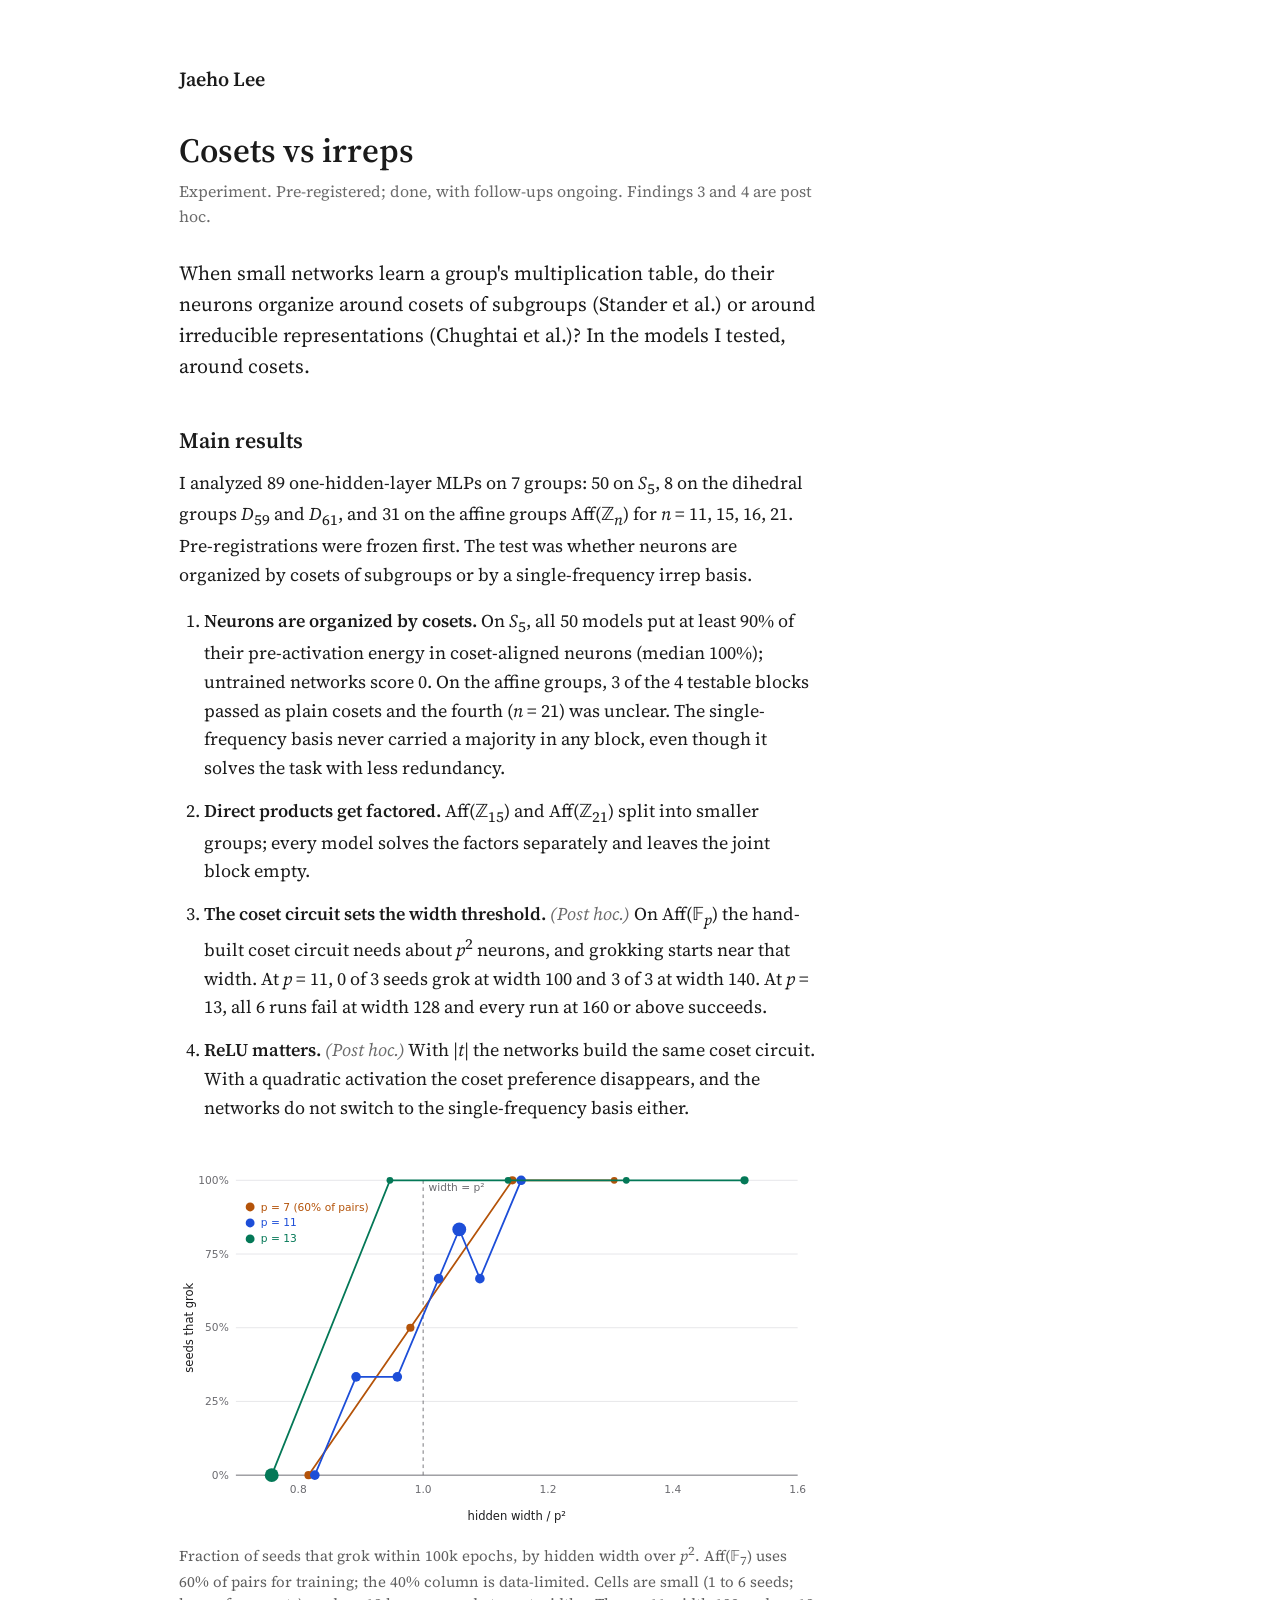
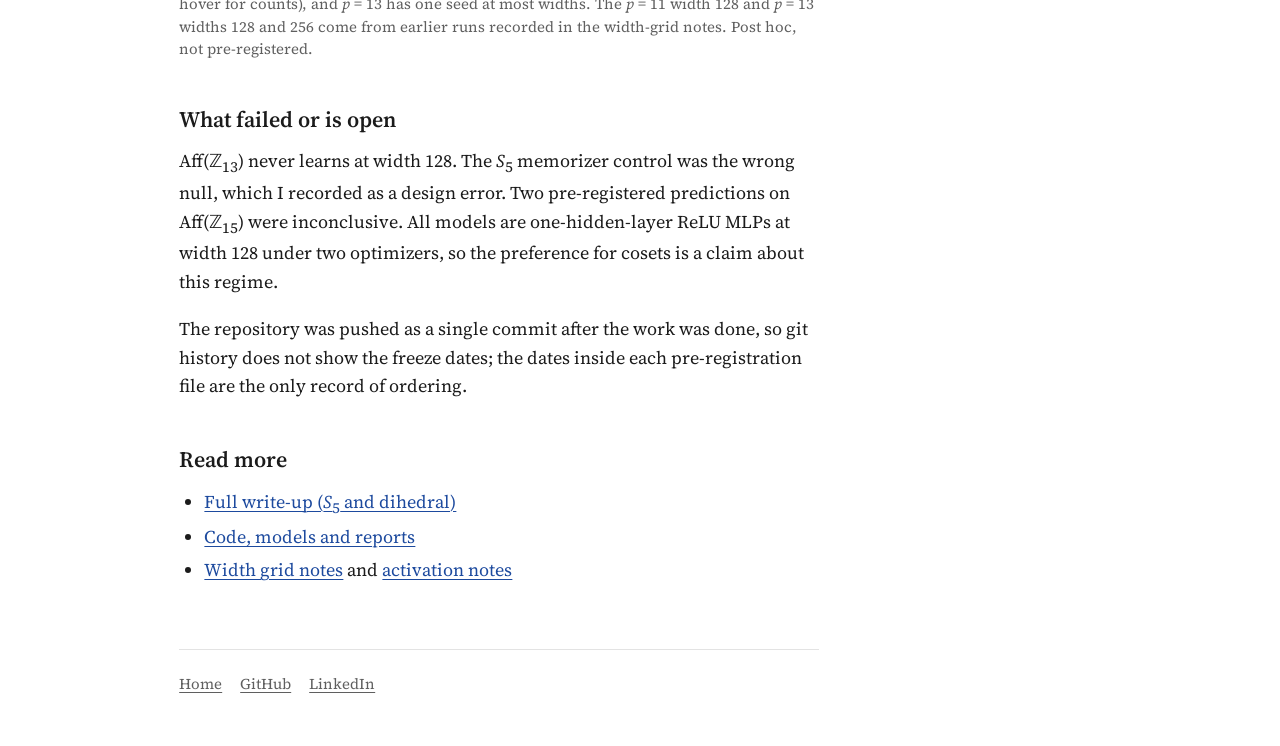
==== cosets-vs-irreps/index.html @ 1199f8b4 "Cut the site to one page; writing will live off-site - Home is the whole site: two-line bio, Papers," ====
<!doctype html>
<html lang="en">
<head>
<meta charset="utf-8">
<meta name="viewport" content="width=device-width,initial-scale=1">
<title>Cosets vs irreps · Jaeho Lee</title>
<meta name="description" content="Pre-registered test of whether MLPs trained on group multiplication organize neurons by cosets or irreps.">
<link rel="preconnect" href="https://fonts.googleapis.com">
<link rel="preconnect" href="https://fonts.gstatic.com" crossorigin>
<link rel="stylesheet" href="https://fonts.googleapis.com/css2?family=Source+Serif+4:ital,opsz,wght@0,8..60,400;0,8..60,600;1,8..60,400&display=swap">
<link rel="stylesheet" href="../style.css">
</head>
<body>
<div class="page">

<header class="site-header">
<a class="site-name" href="../">Jaeho Lee</a>
</header>

<main>
<article class="post">
<h1>Cosets vs irreps</h1>
<p class="byline">Experiment. Pre-registered; done, with follow-ups ongoing. Findings 3 and 4 are post hoc.</p>

<p class="lede">When small networks learn a group's multiplication table, do their neurons organize around cosets of subgroups (Stander et al.) or around irreducible representations (Chughtai et al.)? In the models I tested, around cosets.</p>

<h2>Main results</h2>
<p>I analyzed 89 one-hidden-layer MLPs on 7 groups: 50 on <i>S</i><sub>5</sub>, 8 on the dihedral groups <i>D</i><sub>59</sub> and <i>D</i><sub>61</sub>, and 31 on the affine groups Aff(ℤ<sub><i>n</i></sub>) for <i>n</i> = 11, 15, 16, 21. Pre-registrations were frozen first. The test was whether neurons are organized by cosets of subgroups or by a single-frequency irrep basis.</p>
<ol>
<li><b>Neurons are organized by cosets.</b> On <i>S</i><sub>5</sub>, all 50 models put at least 90% of their pre-activation energy in coset-aligned neurons (median 100%); untrained networks score 0. On the affine groups, 3 of the 4 testable blocks passed as plain cosets and the fourth (<i>n</i> = 21) was unclear. The single-frequency basis never carried a majority in any block, even though it solves the task with less redundancy.</li>
<li><b>Direct products get factored.</b> Aff(ℤ<sub>15</sub>) and Aff(ℤ<sub>21</sub>) split into smaller groups; every model solves the factors separately and leaves the joint block empty.</li>
<li><b>The coset circuit sets the width threshold.</b> <span class="posthoc">(Post hoc.)</span> On Aff(𝔽<sub><i>p</i></sub>) the hand-built coset circuit needs about <i>p</i><sup>2</sup> neurons, and grokking starts near that width. At <i>p</i> = 11, 0 of 3 seeds grok at width 100 and 3 of 3 at width 140. At <i>p</i> = 13, all 6 runs fail at width 128 and every run at 160 or above succeeds.</li>
<li><b>ReLU matters.</b> <span class="posthoc">(Post hoc.)</span> With |<i>t</i>| the networks build the same coset circuit. With a quadratic activation the coset preference disappears, and the networks do not switch to the single-frequency basis either.</li>
</ol>

<figure>
<img src="../figures/width_threshold.svg" alt="Fraction of seeds that grok versus hidden width over p squared, for p = 7, 11 and 13">
<figcaption>Fraction of seeds that grok within 100k epochs, by hidden width over <i>p</i><sup>2</sup>. Aff(𝔽<sub>7</sub>) uses 60% of pairs for training; the 40% column is data-limited. Cells are small (1 to 6 seeds; hover for counts), and <i>p</i> = 13 has one seed at most widths. The <i>p</i> = 11 width 128 and <i>p</i> = 13 widths 128 and 256 come from earlier runs recorded in the width-grid notes. Post hoc, not pre-registered.</figcaption>
</figure>

<h2>What failed or is open</h2>
<p>Aff(ℤ<sub>13</sub>) never learns at width 128. The <i>S</i><sub>5</sub> memorizer control was the wrong null, which I recorded as a design error. Two pre-registered predictions on Aff(ℤ<sub>15</sub>) were inconclusive. All models are one-hidden-layer ReLU MLPs at width 128 under two optimizers, so the preference for cosets is a claim about this regime.</p>
<p>The repository was pushed as a single commit after the work was done, so git history does not show the freeze dates; the dates inside each pre-registration file are the only record of ordering.</p>

<h2>Read more</h2>
<ul>
<li><a href="writeup.html">Full write-up (<i>S</i><sub>5</sub> and dihedral)</a></li>
<li><a href="https://github.com/jlee0229/cosets-vs-irreps">Code, models and reports</a></li>
<li><a href="https://github.com/jlee0229/cosets-vs-irreps/blob/main/results/affine/width_grid.md">Width grid notes</a> and <a href="https://github.com/jlee0229/cosets-vs-irreps/blob/main/results/affine/activation.md">activation notes</a></li>
</ul>
</article>
</main>

<footer class="site-footer">
<nav aria-label="Elsewhere"><a href="../">Home</a><a href="https://github.com/jlee0229">GitHub</a><a href="https://www.linkedin.com/in/jaeho-lee-5446b23a4">LinkedIn</a></nav>
</footer>

</div>
</body>
</html>
---- style.css ----
/* One stylesheet for the whole site. Keep it plain: no cards, pills, shadows or gradients. */
:root{
  --bg:#ffffff; --fg:#1b1b1b; --fg2:#4a4a4a; --mut:#6b6b6b; --quiet:#5f5f5f;
  --line:#e3e3e3; --code:#f4f4f2; --link:#1d4a9e; --link-hover:#0e2a63;
}
@media (prefers-color-scheme:dark){
  :root{
    --bg:#131313; --fg:#e8e8e6; --fg2:#c2c2bf; --mut:#9b9b98; --quiet:#a5a5a2;
    --line:#2e2e2e; --code:#1d1d1d; --link:#93b2ec; --link-hover:#c4d5f6;
  }
}
*{box-sizing:border-box}
html{-webkit-text-size-adjust:100%}
body{margin:0;background:var(--bg);color:var(--fg);font-family:"Source Serif 4",Georgia,serif;font-size:18px;line-height:1.6;font-optical-sizing:auto}

.page{max-width:640px;margin-left:clamp(20px,14vw,200px);margin-right:20px;padding-bottom:40px}

a{color:var(--link);text-decoration-thickness:1px;text-underline-offset:3px}
a:hover{color:var(--link-hover)}

.site-header{padding-top:56px;margin-bottom:28px}
.site-name{display:inline-block;margin:0;padding:10px 0;font-size:20px;font-weight:600;line-height:1.3;color:var(--fg);text-decoration:none}
a.site-name:hover{color:var(--fg);text-decoration:underline}

h2{margin:48px 0 16px;font-size:18px;font-weight:600;line-height:1.3}
p{margin:0 0 18px}
b,strong{font-weight:600}
.sub{color:var(--fg2)}

/* dated lists: year on the left, entry on the right */
.list{list-style:none;margin:0;padding:0;display:flex;flex-direction:column;gap:22px}
.row{display:grid;grid-template-columns:4rem minmax(0,1fr);column-gap:16px}
.date{color:var(--mut);font-variant-numeric:tabular-nums}
.links{display:flex;flex-wrap:wrap;column-gap:18px;font-size:16px}
.links a{display:inline-block;padding:6px 0;color:var(--quiet)}
.links a:hover{color:var(--fg)}

.site-footer{margin-top:64px;padding-top:12px;border-top:1px solid var(--line);font-size:15px;color:var(--mut)}
.site-footer nav{display:flex;flex-wrap:wrap;column-gap:18px}
.site-footer a{display:inline-block;padding:10px 0;color:var(--quiet)}
.site-footer a:hover{color:var(--fg)}

/* experiment pages */
.post h1{margin:0 0 8px;font-size:34px;font-weight:600;line-height:1.2}
.post .byline{margin:0 0 28px;color:var(--mut);font-size:16px}
.post .lede{font-size:20px;line-height:1.55}
.post h2{margin:44px 0 14px;font-size:22px}
.post ol,.post ul{margin:0 0 18px;padding-left:1.4em}
.post ol>li+li{margin-top:14px}
.post ul>li+li{margin-top:4px}
.posthoc{color:var(--mut);font-style:italic}
figure{margin:36px 0}
figure img{display:block;width:100%;height:auto}
figcaption{margin-top:10px;font-size:15px;line-height:1.5;color:var(--quiet)}
code,pre{font-family:ui-monospace,SFMono-Regular,Menlo,Consolas,monospace}
code{font-size:.85em;background:var(--code);padding:.1em .3em;border-radius:3px}
pre{margin:0 0 18px;padding:12px 14px;font-size:14px;line-height:1.5;background:var(--code);border-radius:3px;overflow-x:auto}
pre code{font-size:inherit;background:none;padding:0}
.katex-display{overflow-x:auto;overflow-y:hidden;padding:2px 0}

@media (max-width:600px){
  .page{margin-left:20px}
  .row{grid-template-columns:minmax(0,1fr)}
  .post h1{font-size:30px}
}
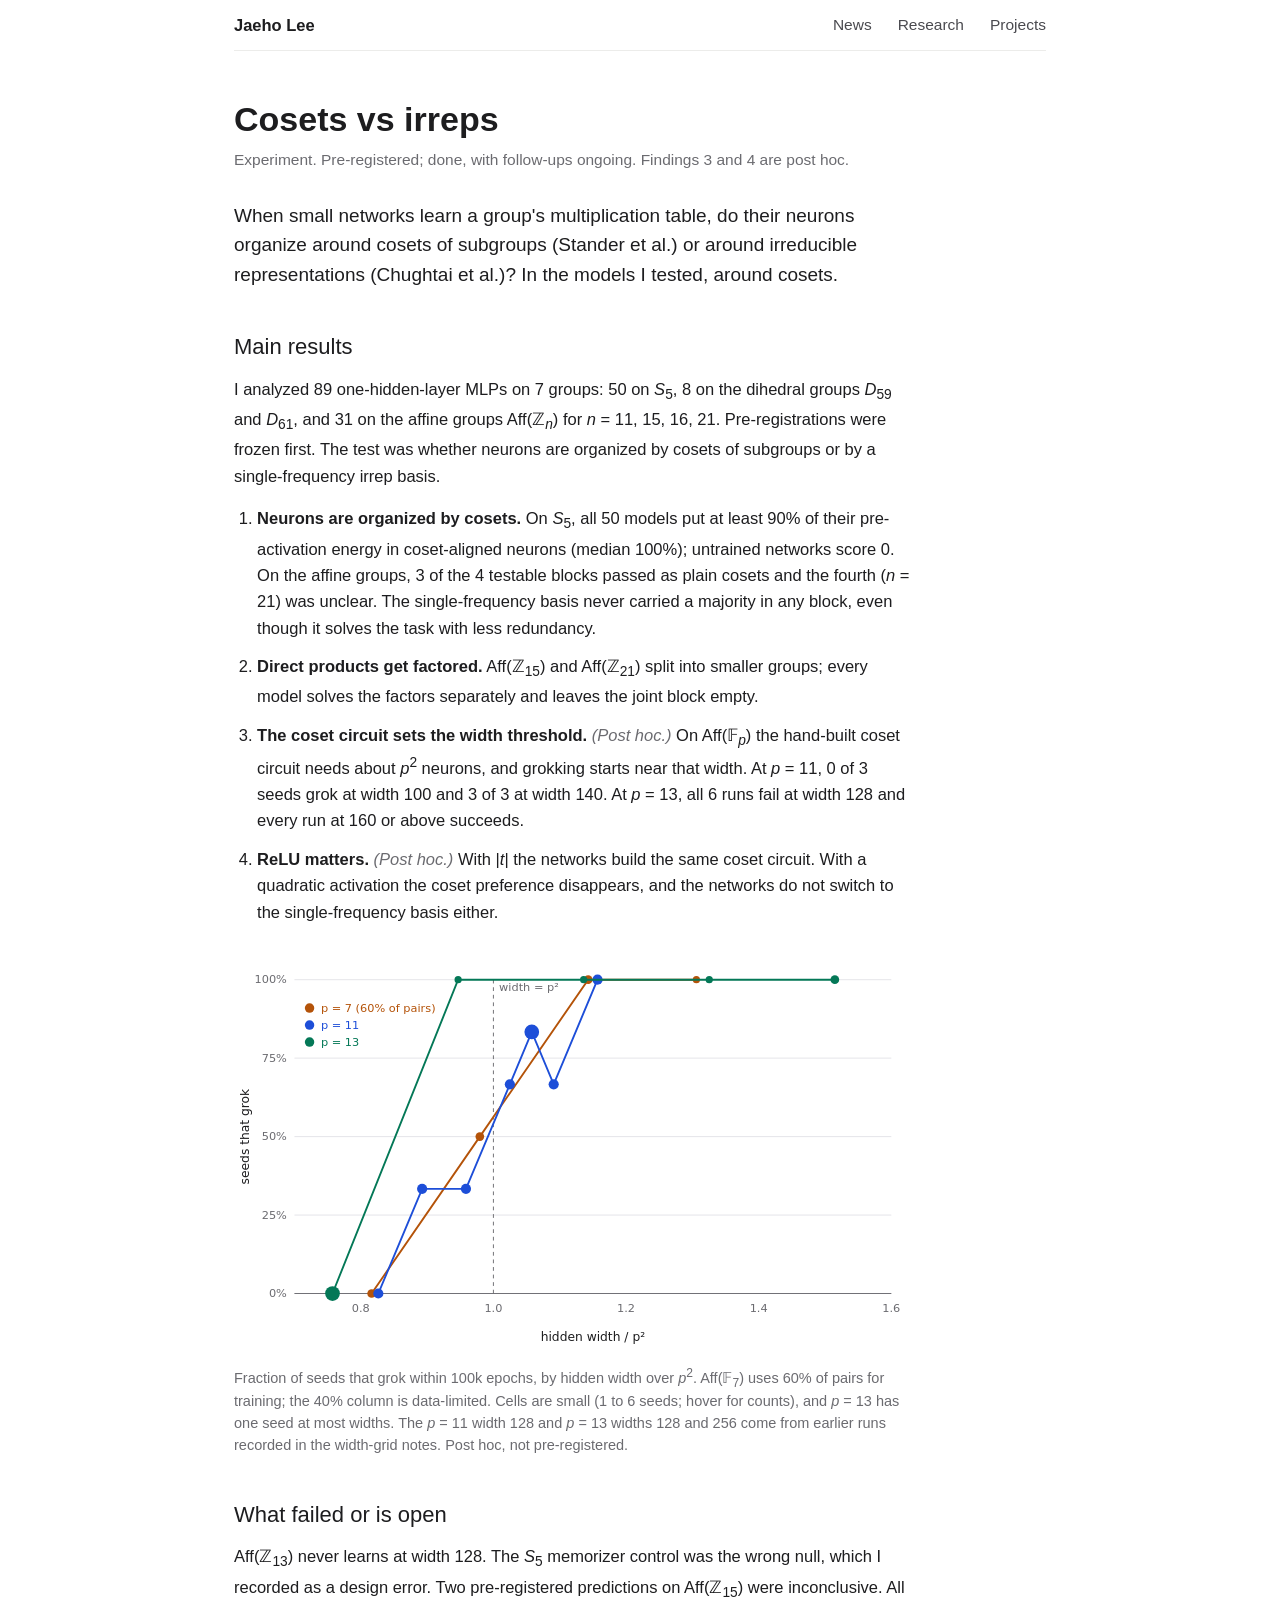
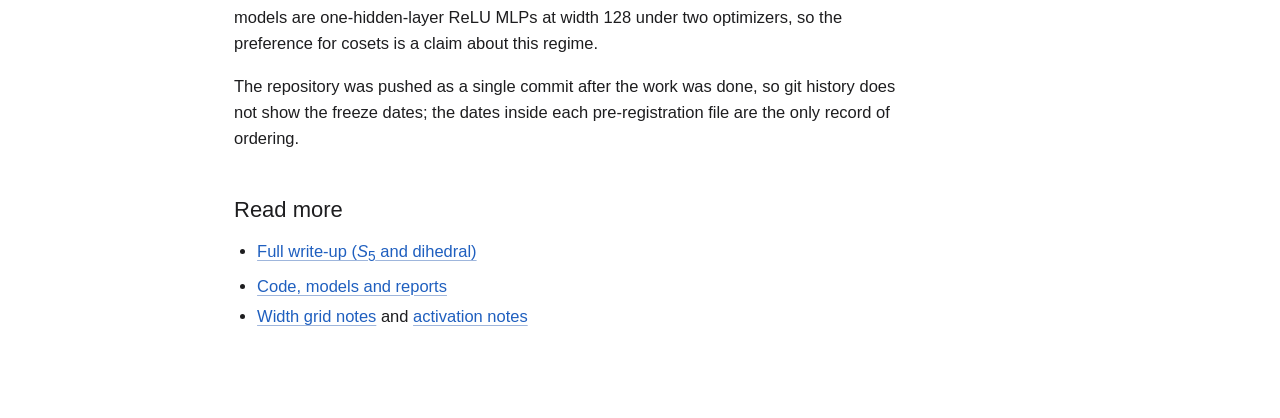
==== commit 5ed69500: "Redesign v2: academic homepage layout with news and figure thumbnails - Home: section links in a top" ====
--- a/cosets-vs-irreps/index.html
+++ b/cosets-vs-irreps/index.html
@@ -5,16 +5,18 @@
 <meta name="viewport" content="width=device-width,initial-scale=1">
 <title>Cosets vs irreps · Jaeho Lee</title>
 <meta name="description" content="Pre-registered test of whether MLPs trained on group multiplication organize neurons by cosets or irreps.">
-<link rel="preconnect" href="https://fonts.googleapis.com">
-<link rel="preconnect" href="https://fonts.gstatic.com" crossorigin>
-<link rel="stylesheet" href="https://fonts.googleapis.com/css2?family=Source+Serif+4:ital,opsz,wght@0,8..60,400;0,8..60,600;1,8..60,400&display=swap">
 <link rel="stylesheet" href="../style.css">
 </head>
 <body>
-<div class="page">
+<div class="wrap">
 
-<header class="site-header">
-<a class="site-name" href="../">Jaeho Lee</a>
+<header class="topbar">
+<a class="home-link" href="../">Jaeho Lee</a>
+<nav aria-label="Sections">
+<a href="../#news">News</a>
+<a href="../#research">Research</a>
+<a href="../#projects">Projects</a>
+</nav>
 </header>
 
 <main>
@@ -51,10 +53,6 @@
 </article>
 </main>
 
-<footer class="site-footer">
-<nav aria-label="Elsewhere"><a href="../">Home</a><a href="https://github.com/jlee0229">GitHub</a><a href="https://www.linkedin.com/in/jaeho-lee-5446b23a4">LinkedIn</a></nav>
-</footer>
-
 </div>
 </body>
 </html>
--- a/style.css
+++ b/style.css
@@ -1,65 +1,92 @@
-/* One stylesheet for the whole site. Keep it plain: no cards, pills, shadows or gradients. */
+/* One stylesheet for the whole site. Plain on purpose: no cards, pills, shadows or gradients. */
 :root{
-  --bg:#ffffff; --fg:#1b1b1b; --fg2:#4a4a4a; --mut:#6b6b6b; --quiet:#5f5f5f;
-  --line:#e3e3e3; --code:#f4f4f2; --link:#1d4a9e; --link-hover:#0e2a63;
+  --bg:#ffffff; --fg:#1d1d1f; --fg2:#4a4a4f; --mut:#6b6b70;
+  --line:#ececea; --thumb-line:#e4e4e1; --code:#f4f4f2;
+  --link:#1f5fbf; --link-hover:#123f85; --link-ul:#9fb6dc;
 }
 @media (prefers-color-scheme:dark){
   :root{
-    --bg:#131313; --fg:#e8e8e6; --fg2:#c2c2bf; --mut:#9b9b98; --quiet:#a5a5a2;
-    --line:#2e2e2e; --code:#1d1d1d; --link:#93b2ec; --link-hover:#c4d5f6;
+    --bg:#141416; --fg:#e9e9ec; --fg2:#c4c4c9; --mut:#9c9ca3;
+    --line:#2a2a2e; --thumb-line:#34343a; --code:#1e1e21;
+    --link:#8db1f0; --link-hover:#bcd2f7; --link-ul:#4b6593;
   }
 }
 *{box-sizing:border-box}
 html{-webkit-text-size-adjust:100%}
-body{margin:0;background:var(--bg);color:var(--fg);font-family:"Source Serif 4",Georgia,serif;font-size:18px;line-height:1.6;font-optical-sizing:auto}
+body{margin:0;background:var(--bg);color:var(--fg);font-family:-apple-system,BlinkMacSystemFont,"Segoe UI",Roboto,"Helvetica Neue",Arial,sans-serif;font-size:16.5px;line-height:1.6}
 
-.page{max-width:640px;margin-left:clamp(20px,14vw,200px);margin-right:20px;padding-bottom:40px}
+.wrap{max-width:860px;margin:0 auto;padding:0 24px 72px}
 
-a{color:var(--link);text-decoration-thickness:1px;text-underline-offset:3px}
-a:hover{color:var(--link-hover)}
+a{color:var(--link);text-decoration:none}
+a:hover{color:var(--link-hover);text-decoration:underline;text-underline-offset:3px}
+.prose a{text-decoration:underline;text-decoration-color:var(--link-ul);text-underline-offset:3px}
+.prose a:hover{text-decoration-color:var(--link-hover)}
 
-.site-header{padding-top:56px;margin-bottom:28px}
-.site-name{display:inline-block;margin:0;padding:10px 0;font-size:20px;font-weight:600;line-height:1.3;color:var(--fg);text-decoration:none}
-a.site-name:hover{color:var(--fg);text-decoration:underline}
+/* top bar */
+.topbar{display:flex;flex-wrap:wrap;justify-content:flex-end;align-items:center;column-gap:26px;border-bottom:1px solid var(--line)}
+.topbar .home-link{margin-right:auto;padding:12px 0;font-weight:600;color:var(--fg)}
+.topbar nav{display:flex;flex-wrap:wrap;column-gap:26px;font-size:15.5px}
+.topbar nav a{display:inline-block;padding:12px 0;color:var(--fg2)}
+.topbar nav a:hover,.topbar .home-link:hover{color:var(--fg)}
 
-h2{margin:48px 0 16px;font-size:18px;font-weight:600;line-height:1.3}
-p{margin:0 0 18px}
-b,strong{font-weight:600}
-.sub{color:var(--fg2)}
+/* intro */
+.intro{display:grid;grid-template-columns:minmax(0,1fr) 200px;column-gap:56px;row-gap:20px;padding-top:56px}
+.intro h1{margin:0 0 20px;font-size:38px;font-weight:600;line-height:1.15}
+.intro p{margin:0 0 16px}
+.intro p:last-child{margin-bottom:0}
+.contact{padding-top:66px;font-size:15px;color:var(--fg2)}
+.contact a{display:inline-block;padding:6px 0;margin-right:16px}
 
-/* dated lists: year on the left, entry on the right */
-.list{list-style:none;margin:0;padding:0;display:flex;flex-direction:column;gap:22px}
-.row{display:grid;grid-template-columns:4rem minmax(0,1fr);column-gap:16px}
-.date{color:var(--mut);font-variant-numeric:tabular-nums}
-.links{display:flex;flex-wrap:wrap;column-gap:18px;font-size:16px}
-.links a{display:inline-block;padding:6px 0;color:var(--quiet)}
-.links a:hover{color:var(--fg)}
+h2{margin:64px 0 20px;font-size:24px;font-weight:500;line-height:1.3}
 
-.site-footer{margin-top:64px;padding-top:12px;border-top:1px solid var(--line);font-size:15px;color:var(--mut)}
-.site-footer nav{display:flex;flex-wrap:wrap;column-gap:18px}
-.site-footer a{display:inline-block;padding:10px 0;color:var(--quiet)}
-.site-footer a:hover{color:var(--fg)}
+/* news */
+.news{list-style:none;margin:0;padding:0;display:flex;flex-direction:column;gap:8px}
+.news li{display:grid;grid-template-columns:6.5rem minmax(0,1fr);column-gap:16px}
+.news time{color:var(--mut);font-weight:500;font-variant-numeric:tabular-nums}
+
+/* research and projects: figure on the left, entry on the right */
+.items{list-style:none;margin:0;padding:0;display:flex;flex-direction:column;gap:32px}
+.items>li{display:grid;grid-template-columns:192px minmax(0,1fr);column-gap:24px;row-gap:12px}
+.thumb{width:192px;height:120px;border:1px solid var(--thumb-line);background:#ffffff;overflow:hidden}
+.thumb img{display:block;width:100%;height:100%;object-fit:contain}
+.thumb.shot{background:#0f1115}
+.thumb.shot img{object-fit:cover}
+.item-title{font-size:17px;font-weight:600;line-height:1.4;color:var(--fg)}
+.item-title:hover{color:var(--link)}
+.authors{color:var(--fg2)}
+.authors b{color:var(--fg);font-weight:600}
+.venue{color:var(--mut);font-style:italic}
+.items p{margin:6px 0 0}
+.links{display:flex;flex-wrap:wrap;column-gap:18px;font-size:15px}
+.links a{display:inline-block;padding:6px 0}
 
 /* experiment pages */
+.post{padding-top:48px;max-width:680px}
 .post h1{margin:0 0 8px;font-size:34px;font-weight:600;line-height:1.2}
-.post .byline{margin:0 0 28px;color:var(--mut);font-size:16px}
-.post .lede{font-size:20px;line-height:1.55}
+.post .byline{margin:0 0 28px;color:var(--mut);font-size:15.5px}
+.post .lede{font-size:19px;line-height:1.55}
+.post p{margin:0 0 16px}
 .post h2{margin:44px 0 14px;font-size:22px}
-.post ol,.post ul{margin:0 0 18px;padding-left:1.4em}
-.post ol>li+li{margin-top:14px}
+.post ol,.post ul{margin:0 0 16px;padding-left:1.4em}
+.post ol>li+li{margin-top:12px}
 .post ul>li+li{margin-top:4px}
+.post a{text-decoration:underline;text-decoration-color:var(--link-ul);text-underline-offset:3px}
+b,strong{font-weight:600}
 .posthoc{color:var(--mut);font-style:italic}
-figure{margin:36px 0}
+figure{margin:32px 0}
 figure img{display:block;width:100%;height:auto}
-figcaption{margin-top:10px;font-size:15px;line-height:1.5;color:var(--quiet)}
+figcaption{margin-top:10px;font-size:14.5px;line-height:1.5;color:var(--mut)}
 code,pre{font-family:ui-monospace,SFMono-Regular,Menlo,Consolas,monospace}
-code{font-size:.85em;background:var(--code);padding:.1em .3em;border-radius:3px}
-pre{margin:0 0 18px;padding:12px 14px;font-size:14px;line-height:1.5;background:var(--code);border-radius:3px;overflow-x:auto}
+code{font-size:.88em;background:var(--code);padding:.1em .3em;border-radius:3px}
+pre{margin:0 0 16px;padding:12px 14px;font-size:14px;line-height:1.5;background:var(--code);border-radius:3px;overflow-x:auto}
 pre code{font-size:inherit;background:none;padding:0}
 .katex-display{overflow-x:auto;overflow-y:hidden;padding:2px 0}
 
-@media (max-width:600px){
-  .page{margin-left:20px}
-  .row{grid-template-columns:minmax(0,1fr)}
+@media (max-width:700px){
+  .intro{grid-template-columns:minmax(0,1fr);padding-top:32px}
+  .contact{padding-top:0}
+  .news li{grid-template-columns:minmax(0,1fr);row-gap:0}
+  .items>li{grid-template-columns:minmax(0,1fr)}
+  .thumb{width:100%;max-width:340px;height:auto;aspect-ratio:8/5}
   .post h1{font-size:30px}
 }
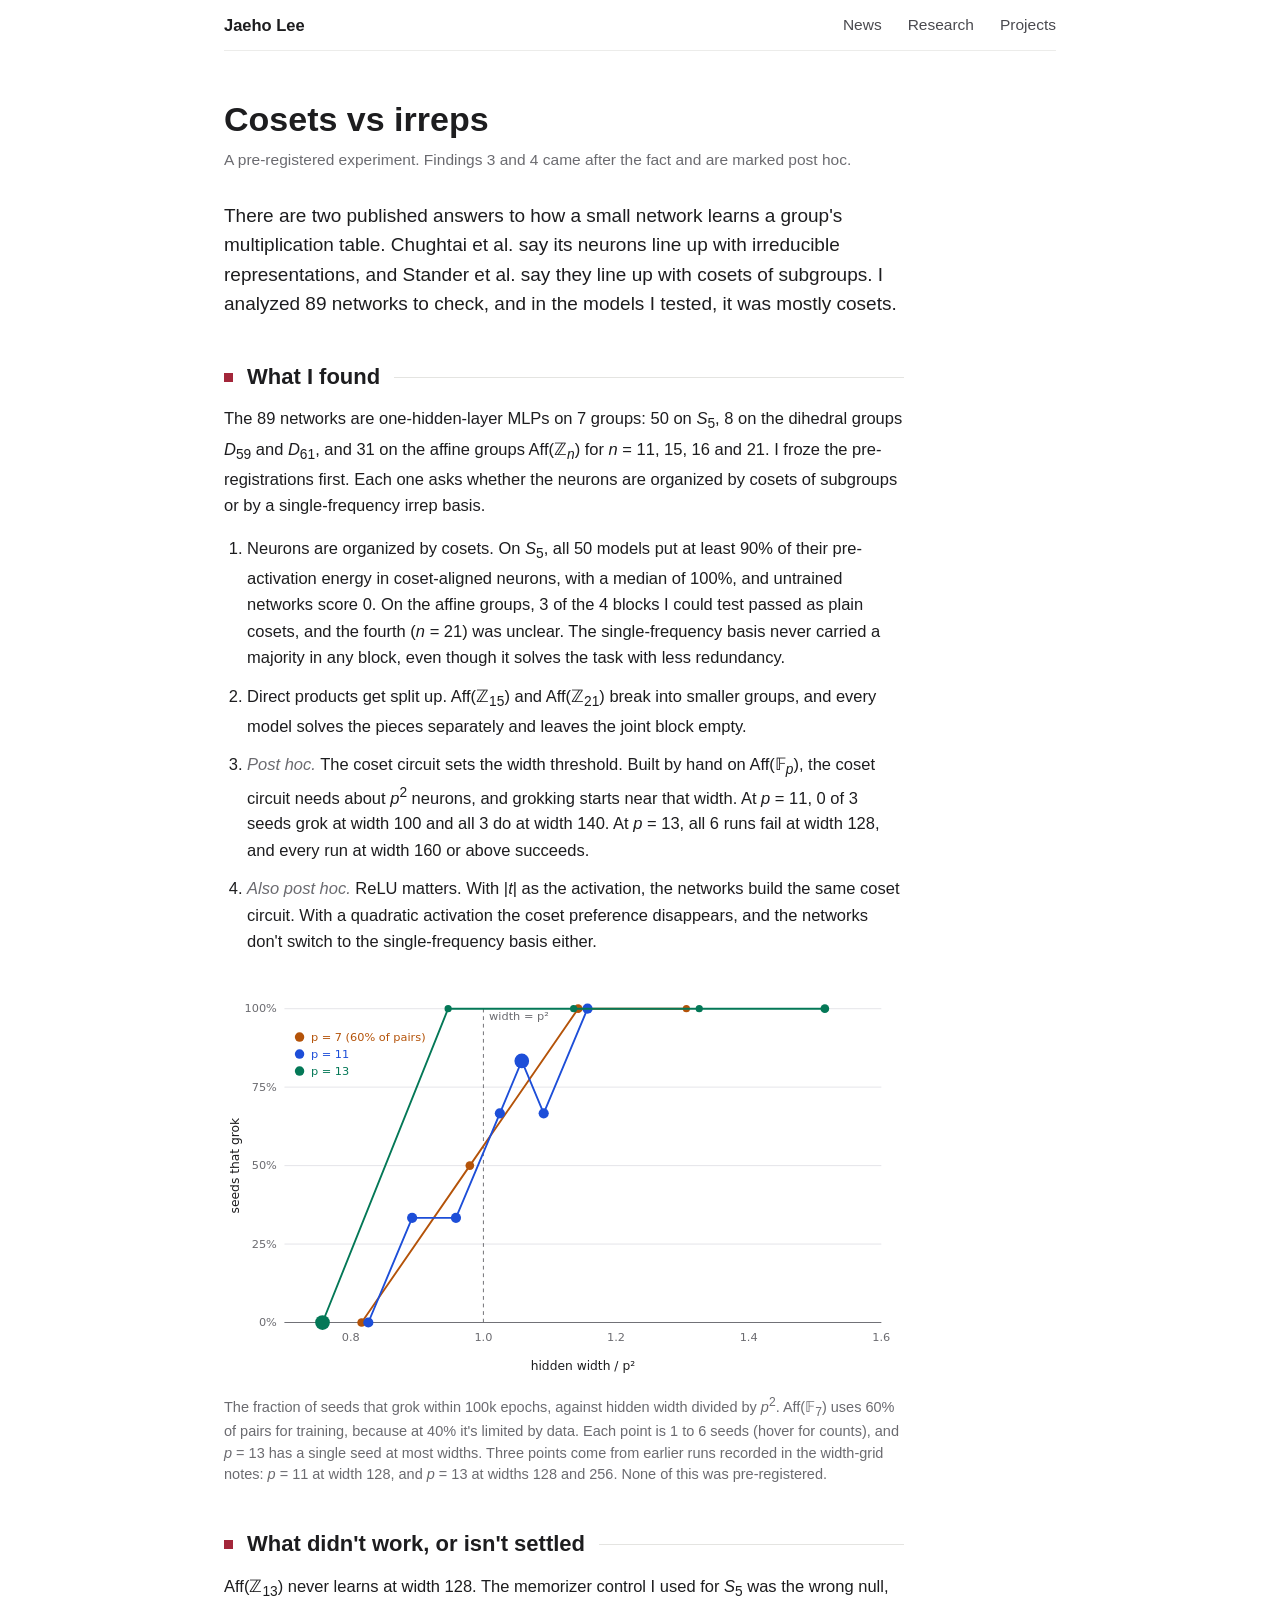
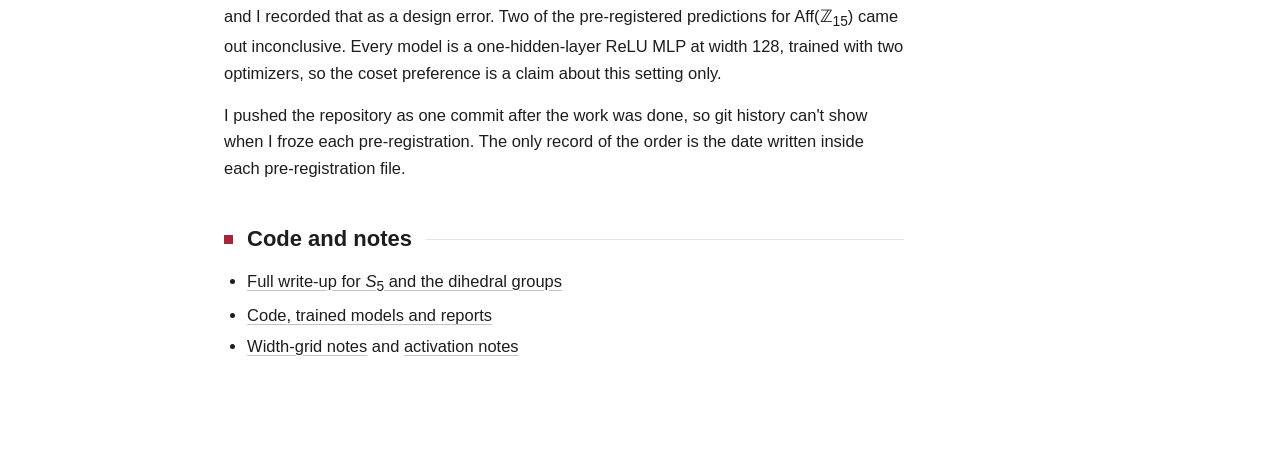
==== commit 947697b4: "Humanize the cosets vs irreps page; add Humanpath to projects - cosets-vs-irreps: rewritten in plain" ====
--- a/cosets-vs-irreps/index.html
+++ b/cosets-vs-irreps/index.html
@@ -4,7 +4,7 @@
 <meta charset="utf-8">
 <meta name="viewport" content="width=device-width,initial-scale=1">
 <title>Cosets vs irreps · Jaeho Lee</title>
-<meta name="description" content="Pre-registered test of whether MLPs trained on group multiplication organize neurons by cosets or irreps.">
+<meta name="description" content="A pre-registered test of whether small networks trained on group multiplication organize their neurons by cosets or by irreducible representations.">
 <link rel="stylesheet" href="../style.css">
 </head>
 <body>
@@ -22,33 +22,33 @@
 <main>
 <article class="post">
 <h1>Cosets vs irreps</h1>
-<p class="byline">Experiment. Pre-registered; done, with follow-ups ongoing. Findings 3 and 4 are post hoc.</p>
+<p class="byline">A pre-registered experiment. Findings 3 and 4 came after the fact and are marked post hoc.</p>
 
-<p class="lede">When small networks learn a group's multiplication table, do their neurons organize around cosets of subgroups (Stander et al.) or around irreducible representations (Chughtai et al.)? In the models I tested, around cosets.</p>
+<p class="lede">There are two published answers to how a small network learns a group's multiplication table. Chughtai et al. say its neurons line up with irreducible representations, and Stander et al. say they line up with cosets of subgroups. I analyzed 89 networks to check, and in the models I tested, it was mostly cosets.</p>
 
-<h2>Main results</h2>
-<p>I analyzed 89 one-hidden-layer MLPs on 7 groups: 50 on <i>S</i><sub>5</sub>, 8 on the dihedral groups <i>D</i><sub>59</sub> and <i>D</i><sub>61</sub>, and 31 on the affine groups Aff(ℤ<sub><i>n</i></sub>) for <i>n</i> = 11, 15, 16, 21. Pre-registrations were frozen first. The test was whether neurons are organized by cosets of subgroups or by a single-frequency irrep basis.</p>
+<h2>What I found</h2>
+<p>The 89 networks are one-hidden-layer MLPs on 7 groups: 50 on <i>S</i><sub>5</sub>, 8 on the dihedral groups <i>D</i><sub>59</sub> and <i>D</i><sub>61</sub>, and 31 on the affine groups Aff(ℤ<sub><i>n</i></sub>) for <i>n</i> = 11, 15, 16 and 21. I froze the pre-registrations first. Each one asks whether the neurons are organized by cosets of subgroups or by a single-frequency irrep basis.</p>
 <ol>
-<li><b>Neurons are organized by cosets.</b> On <i>S</i><sub>5</sub>, all 50 models put at least 90% of their pre-activation energy in coset-aligned neurons (median 100%); untrained networks score 0. On the affine groups, 3 of the 4 testable blocks passed as plain cosets and the fourth (<i>n</i> = 21) was unclear. The single-frequency basis never carried a majority in any block, even though it solves the task with less redundancy.</li>
-<li><b>Direct products get factored.</b> Aff(ℤ<sub>15</sub>) and Aff(ℤ<sub>21</sub>) split into smaller groups; every model solves the factors separately and leaves the joint block empty.</li>
-<li><b>The coset circuit sets the width threshold.</b> <span class="posthoc">(Post hoc.)</span> On Aff(𝔽<sub><i>p</i></sub>) the hand-built coset circuit needs about <i>p</i><sup>2</sup> neurons, and grokking starts near that width. At <i>p</i> = 11, 0 of 3 seeds grok at width 100 and 3 of 3 at width 140. At <i>p</i> = 13, all 6 runs fail at width 128 and every run at 160 or above succeeds.</li>
-<li><b>ReLU matters.</b> <span class="posthoc">(Post hoc.)</span> With |<i>t</i>| the networks build the same coset circuit. With a quadratic activation the coset preference disappears, and the networks do not switch to the single-frequency basis either.</li>
+<li>Neurons are organized by cosets. On <i>S</i><sub>5</sub>, all 50 models put at least 90% of their pre-activation energy in coset-aligned neurons, with a median of 100%, and untrained networks score 0. On the affine groups, 3 of the 4 blocks I could test passed as plain cosets, and the fourth (<i>n</i> = 21) was unclear. The single-frequency basis never carried a majority in any block, even though it solves the task with less redundancy.</li>
+<li>Direct products get split up. Aff(ℤ<sub>15</sub>) and Aff(ℤ<sub>21</sub>) break into smaller groups, and every model solves the pieces separately and leaves the joint block empty.</li>
+<li><span class="posthoc">Post hoc.</span> The coset circuit sets the width threshold. Built by hand on Aff(𝔽<sub><i>p</i></sub>), the coset circuit needs about <i>p</i><sup>2</sup> neurons, and grokking starts near that width. At <i>p</i> = 11, 0 of 3 seeds grok at width 100 and all 3 do at width 140. At <i>p</i> = 13, all 6 runs fail at width 128, and every run at width 160 or above succeeds.</li>
+<li><span class="posthoc">Also post hoc.</span> ReLU matters. With |<i>t</i>| as the activation, the networks build the same coset circuit. With a quadratic activation the coset preference disappears, and the networks don't switch to the single-frequency basis either.</li>
 </ol>
 
 <figure>
 <img src="../figures/width_threshold.svg" alt="Fraction of seeds that grok versus hidden width over p squared, for p = 7, 11 and 13">
-<figcaption>Fraction of seeds that grok within 100k epochs, by hidden width over <i>p</i><sup>2</sup>. Aff(𝔽<sub>7</sub>) uses 60% of pairs for training; the 40% column is data-limited. Cells are small (1 to 6 seeds; hover for counts), and <i>p</i> = 13 has one seed at most widths. The <i>p</i> = 11 width 128 and <i>p</i> = 13 widths 128 and 256 come from earlier runs recorded in the width-grid notes. Post hoc, not pre-registered.</figcaption>
+<figcaption>The fraction of seeds that grok within 100k epochs, against hidden width divided by <i>p</i><sup>2</sup>. Aff(𝔽<sub>7</sub>) uses 60% of pairs for training, because at 40% it's limited by data. Each point is 1 to 6 seeds (hover for counts), and <i>p</i> = 13 has a single seed at most widths. Three points come from earlier runs recorded in the width-grid notes: <i>p</i> = 11 at width 128, and <i>p</i> = 13 at widths 128 and 256. None of this was pre-registered.</figcaption>
 </figure>
 
-<h2>What failed or is open</h2>
-<p>Aff(ℤ<sub>13</sub>) never learns at width 128. The <i>S</i><sub>5</sub> memorizer control was the wrong null, which I recorded as a design error. Two pre-registered predictions on Aff(ℤ<sub>15</sub>) were inconclusive. All models are one-hidden-layer ReLU MLPs at width 128 under two optimizers, so the preference for cosets is a claim about this regime.</p>
-<p>The repository was pushed as a single commit after the work was done, so git history does not show the freeze dates; the dates inside each pre-registration file are the only record of ordering.</p>
+<h2>What didn't work, or isn't settled</h2>
+<p>Aff(ℤ<sub>13</sub>) never learns at width 128. The memorizer control I used for <i>S</i><sub>5</sub> was the wrong null, and I recorded that as a design error. Two of the pre-registered predictions for Aff(ℤ<sub>15</sub>) came out inconclusive. Every model is a one-hidden-layer ReLU MLP at width 128, trained with two optimizers, so the coset preference is a claim about this setting only.</p>
+<p>I pushed the repository as one commit after the work was done, so git history can't show when I froze each pre-registration. The only record of the order is the date written inside each pre-registration file.</p>
 
-<h2>Read more</h2>
+<h2>Code and notes</h2>
 <ul>
-<li><a href="writeup.html">Full write-up (<i>S</i><sub>5</sub> and dihedral)</a></li>
-<li><a href="https://github.com/jlee0229/cosets-vs-irreps">Code, models and reports</a></li>
-<li><a href="https://github.com/jlee0229/cosets-vs-irreps/blob/main/results/affine/width_grid.md">Width grid notes</a> and <a href="https://github.com/jlee0229/cosets-vs-irreps/blob/main/results/affine/activation.md">activation notes</a></li>
+<li><a href="writeup.html">Full write-up for <i>S</i><sub>5</sub> and the dihedral groups</a></li>
+<li><a href="https://github.com/jlee0229/cosets-vs-irreps">Code, trained models and reports</a></li>
+<li><a href="https://github.com/jlee0229/cosets-vs-irreps/blob/main/results/affine/width_grid.md">Width-grid notes</a> and <a href="https://github.com/jlee0229/cosets-vs-irreps/blob/main/results/affine/activation.md">activation notes</a></li>
 </ul>
 </article>
 </main>
--- a/style.css
+++ b/style.css
@@ -1,64 +1,76 @@
-/* One stylesheet for the whole site. Plain on purpose: no cards, pills, shadows or gradients. */
+/* One stylesheet for the whole site. Plain on purpose: no cards, pills, shadows or gradients.
+   The only ornament is the panmagic matrix beside the bio and the accent squares on section headings. */
 :root{
   --bg:#ffffff; --fg:#1d1d1f; --fg2:#4a4a4f; --mut:#6b6b70;
-  --line:#ececea; --thumb-line:#e4e4e1; --code:#f4f4f2;
-  --link:#1f5fbf; --link-hover:#123f85; --link-ul:#9fb6dc;
+  --line:#ececea; --rule:#e4e4e1; --grid:#e6e6e3; --frame:#d6d6d2; --code:#f4f4f2;
+  --accent:#a3263a; --ul:#c4c4bf;
 }
 @media (prefers-color-scheme:dark){
   :root{
     --bg:#141416; --fg:#e9e9ec; --fg2:#c4c4c9; --mut:#9c9ca3;
-    --line:#2a2a2e; --thumb-line:#34343a; --code:#1e1e21;
-    --link:#8db1f0; --link-hover:#bcd2f7; --link-ul:#4b6593;
+    --line:#2a2a2e; --rule:#34343a; --grid:#2c2c31; --frame:#3a3a40; --code:#1e1e21;
+    --accent:#ef7d8d; --ul:#5a5a60;
   }
 }
 *{box-sizing:border-box}
 html{-webkit-text-size-adjust:100%}
 body{margin:0;background:var(--bg);color:var(--fg);font-family:-apple-system,BlinkMacSystemFont,"Segoe UI",Roboto,"Helvetica Neue",Arial,sans-serif;font-size:16.5px;line-height:1.6}
 
-.wrap{max-width:860px;margin:0 auto;padding:0 24px 72px}
+.wrap{max-width:880px;margin:0 auto;padding:0 24px 80px}
 
-a{color:var(--link);text-decoration:none}
-a:hover{color:var(--link-hover);text-decoration:underline;text-underline-offset:3px}
-.prose a{text-decoration:underline;text-decoration-color:var(--link-ul);text-underline-offset:3px}
-.prose a:hover{text-decoration-color:var(--link-hover)}
+a{color:var(--fg);text-decoration:underline;text-decoration-color:var(--ul);text-underline-offset:3px}
+a:hover{text-decoration-color:var(--fg)}
 
 /* top bar */
-.topbar{display:flex;flex-wrap:wrap;justify-content:flex-end;align-items:center;column-gap:26px;border-bottom:1px solid var(--line)}
-.topbar .home-link{margin-right:auto;padding:12px 0;font-weight:600;color:var(--fg)}
+.topbar{display:flex;flex-wrap:wrap;justify-content:space-between;align-items:center;column-gap:24px;border-bottom:1px solid var(--line)}
+.topbar .home-link{display:inline-block;padding:12px 0;font-weight:600;text-decoration:none}
+.topbar .home-link:hover{text-decoration:underline}
 .topbar nav{display:flex;flex-wrap:wrap;column-gap:26px;font-size:15.5px}
-.topbar nav a{display:inline-block;padding:12px 0;color:var(--fg2)}
-.topbar nav a:hover,.topbar .home-link:hover{color:var(--fg)}
+.topbar nav a{display:inline-block;padding:12px 0;color:var(--fg2);text-decoration:none}
+.topbar nav a:hover{color:var(--fg);text-decoration:underline}
 
-/* intro */
-.intro{display:grid;grid-template-columns:minmax(0,1fr) 200px;column-gap:56px;row-gap:20px;padding-top:56px}
-.intro h1{margin:0 0 20px;font-size:38px;font-weight:600;line-height:1.15}
+/* intro: bio on the left, panmagic matrix and contact on the right */
+.intro{display:grid;grid-template-columns:minmax(0,1fr) 220px;column-gap:64px;row-gap:28px;padding-top:64px}
+.intro h1{margin:0 0 22px;font-size:42px;font-weight:600;line-height:1.1}
 .intro p{margin:0 0 16px}
 .intro p:last-child{margin-bottom:0}
-.contact{padding-top:66px;font-size:15px;color:var(--fg2)}
-.contact a{display:inline-block;padding:6px 0;margin-right:16px}
+.side{display:flex;flex-direction:column;gap:22px}
+.matrix{margin:0}
+.matrix svg{display:block;width:100%;height:auto}
+.matrix .bg{fill:var(--bg);stroke:var(--frame)}
+.matrix line{stroke:var(--grid)}
+.matrix .cell{fill:var(--accent)}
+.matrix figcaption{margin-top:10px;font-size:13.5px;line-height:1.5;color:var(--mut)}
+.contact{font-size:15px;color:var(--fg2)}
 
-h2{margin:64px 0 20px;font-size:24px;font-weight:500;line-height:1.3}
+/* section headings: accent square, title, hairline rule */
+main h2{display:flex;align-items:center;gap:14px;margin:72px 0 20px;font-size:22px;font-weight:600;line-height:1.3}
+main h2::before{content:"";width:9px;height:9px;background:var(--accent);flex:none}
+main h2::after{content:"";flex:1;border-top:1px solid var(--rule)}
 
 /* news */
 .news{list-style:none;margin:0;padding:0;display:flex;flex-direction:column;gap:8px}
 .news li{display:grid;grid-template-columns:6.5rem minmax(0,1fr);column-gap:16px}
-.news time{color:var(--mut);font-weight:500;font-variant-numeric:tabular-nums}
+.news time{color:var(--accent);font-weight:600;font-variant-numeric:tabular-nums}
 
 /* research and projects: figure on the left, entry on the right */
-.items{list-style:none;margin:0;padding:0;display:flex;flex-direction:column;gap:32px}
-.items>li{display:grid;grid-template-columns:192px minmax(0,1fr);column-gap:24px;row-gap:12px}
-.thumb{width:192px;height:120px;border:1px solid var(--thumb-line);background:#ffffff;overflow:hidden}
+.items{list-style:none;margin:0;padding:0;display:flex;flex-direction:column;gap:36px}
+.items>li{display:grid;grid-template-columns:200px minmax(0,1fr);column-gap:28px;row-gap:12px}
+.thumb{width:200px;height:125px;border:1px solid var(--rule);background:#ffffff;overflow:hidden}
 .thumb img{display:block;width:100%;height:100%;object-fit:contain}
 .thumb.shot{background:#0f1115}
 .thumb.shot img{object-fit:cover}
-.item-title{font-size:17px;font-weight:600;line-height:1.4;color:var(--fg)}
-.item-title:hover{color:var(--link)}
-.authors{color:var(--fg2)}
-.authors b{color:var(--fg);font-weight:600}
-.venue{color:var(--mut);font-style:italic}
+.item-title{font-size:17.5px;font-weight:600;line-height:1.4}
+a.item-title{text-decoration:none}
+a.item-title:hover{text-decoration:underline}
+.byline{color:var(--fg2)}
+.byline b{color:var(--fg);font-weight:600}
 .items p{margin:6px 0 0}
 .links{display:flex;flex-wrap:wrap;column-gap:18px;font-size:15px}
+.links a,.accent{color:var(--accent);text-decoration:none}
 .links a{display:inline-block;padding:6px 0}
+.links a:hover,.accent:hover{text-decoration:underline}
+.companion{margin-top:4px;font-size:15px;color:var(--fg2)}
 
 /* experiment pages */
 .post{padding-top:48px;max-width:680px}
@@ -70,7 +82,6 @@
 .post ol,.post ul{margin:0 0 16px;padding-left:1.4em}
 .post ol>li+li{margin-top:12px}
 .post ul>li+li{margin-top:4px}
-.post a{text-decoration:underline;text-decoration-color:var(--link-ul);text-underline-offset:3px}
 b,strong{font-weight:600}
 .posthoc{color:var(--mut);font-style:italic}
 figure{margin:32px 0}
@@ -82,9 +93,9 @@
 pre code{font-size:inherit;background:none;padding:0}
 .katex-display{overflow-x:auto;overflow-y:hidden;padding:2px 0}
 
-@media (max-width:700px){
+@media (max-width:720px){
   .intro{grid-template-columns:minmax(0,1fr);padding-top:32px}
-  .contact{padding-top:0}
+  .matrix{max-width:220px}
   .news li{grid-template-columns:minmax(0,1fr);row-gap:0}
   .items>li{grid-template-columns:minmax(0,1fr)}
   .thumb{width:100%;max-width:340px;height:auto;aspect-ratio:8/5}
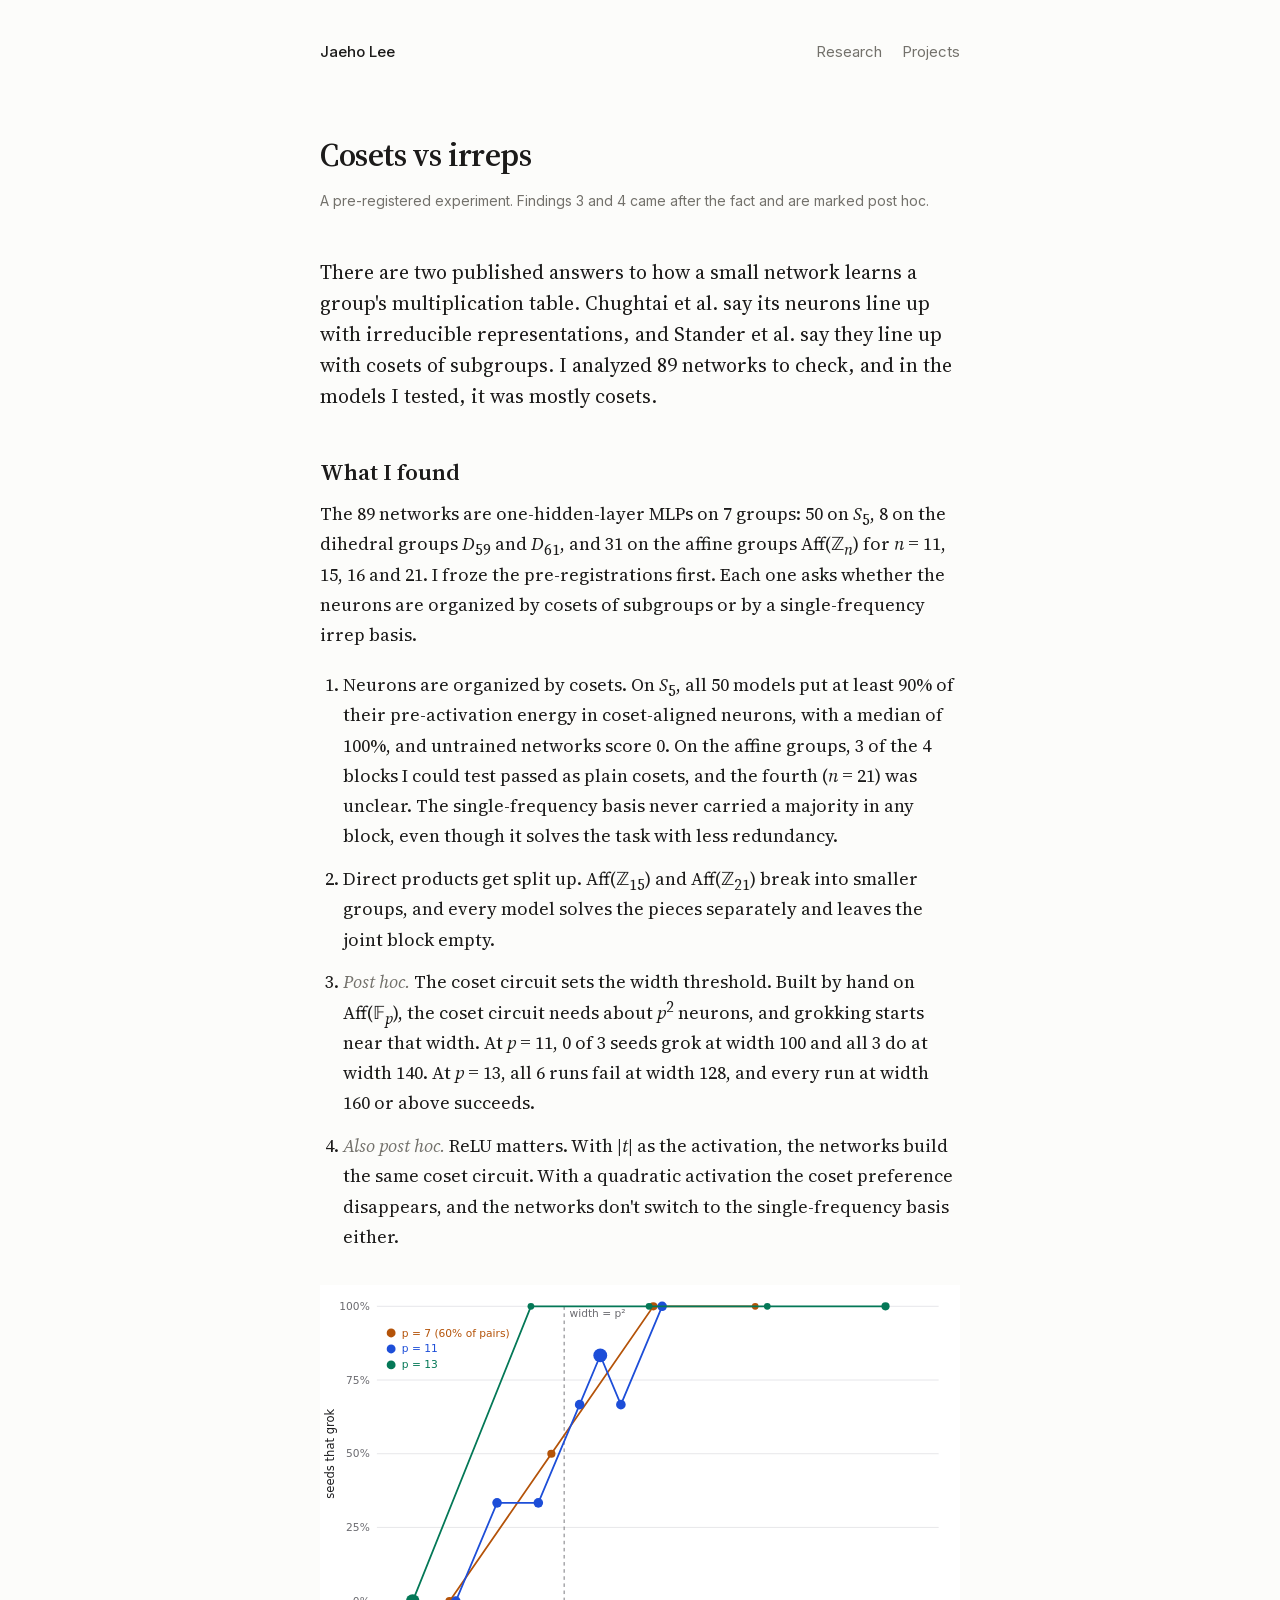
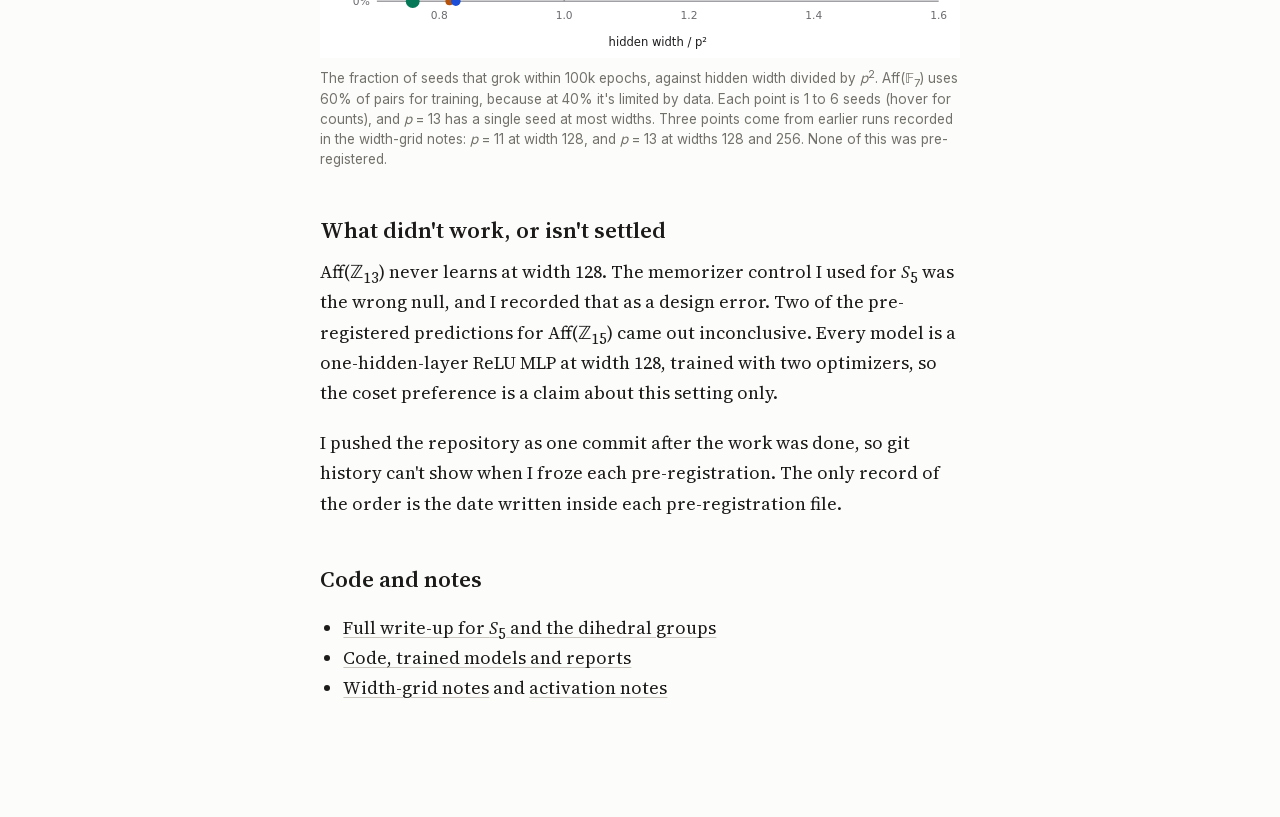
==== commit cce45208: "Redesign the site around one column and add a Markdown blog Design follows the personal sites featur" ====
--- a/cosets-vs-irreps/index.html
+++ b/cosets-vs-irreps/index.html
@@ -10,10 +10,10 @@
 <body>
 <div class="wrap">
 
-<header class="topbar">
-<a class="home-link" href="../">Jaeho Lee</a>
+<header class="top">
+<a class="name" href="../">Jaeho Lee</a>
 <nav aria-label="Sections">
-<a href="../#news">News</a>
+<!-- nav-writing --><!-- /nav-writing -->
 <a href="../#research">Research</a>
 <a href="../#projects">Projects</a>
 </nav>
@@ -21,8 +21,10 @@
 
 <main>
 <article class="post">
+<header class="post-head">
 <h1>Cosets vs irreps</h1>
-<p class="byline">A pre-registered experiment. Findings 3 and 4 came after the fact and are marked post hoc.</p>
+<p class="meta">A pre-registered experiment. Findings 3 and 4 came after the fact and are marked post hoc.</p>
+</header>
 
 <p class="lede">There are two published answers to how a small network learns a group's multiplication table. Chughtai et al. say its neurons line up with irreducible representations, and Stander et al. say they line up with cosets of subgroups. I analyzed 89 networks to check, and in the models I tested, it was mostly cosets.</p>
 
--- a/style.css
+++ b/style.css
@@ -1,103 +1,162 @@
-/* One stylesheet for the whole site. Plain on purpose: no cards, pills, shadows or gradients.
-   The only ornament is the panmagic matrix beside the bio and the accent squares on section headings. */
+/* One stylesheet for the whole site.
+   Patterned on the personal sites in deadsimplesites.com (Steph Ango, Paco Coursey, Lee Robinson,
+   Tom MacWright, Thinking Machines' blog): one narrow column, sizes that barely change,
+   weight and a muted color instead of big headings, warm off-black and off-white.
+   Pages use Inter; post bodies use Source Serif 4. Set --read to var(--sans) for all-sans posts. */
+
+@font-face{font-family:"Inter";src:url(fonts/inter.woff2) format("woff2");font-weight:400 600;font-style:normal;font-display:swap}
+@font-face{font-family:"Source Serif 4";src:url(fonts/source-serif-4.woff2) format("woff2");font-weight:400 600;font-style:normal;font-display:swap}
+@font-face{font-family:"Source Serif 4";src:url(fonts/source-serif-4-italic.woff2) format("woff2");font-weight:400 600;font-style:italic;font-display:swap}
+
 :root{
-  --bg:#ffffff; --fg:#1d1d1f; --fg2:#4a4a4f; --mut:#6b6b70;
-  --line:#ececea; --rule:#e4e4e1; --grid:#e6e6e3; --frame:#d6d6d2; --code:#f4f4f2;
-  --accent:#a3263a; --ul:#c4c4bf;
+  --sans:"Inter",system-ui,-apple-system,"Segoe UI",Helvetica,Arial,sans-serif;
+  --serif:"Source Serif 4","Iowan Old Style",Georgia,serif;
+  --mono:ui-monospace,SFMono-Regular,Menlo,Consolas,monospace;
+  --read:var(--serif);
+
+  --bg:#fcfcfa; --ink:#1c1b1a; --mut:#73716b;
+  --hair:#e7e5e0; --soft:#f2f1ed; --ul:#c9c6bf;
+  --col:640px;
 }
 @media (prefers-color-scheme:dark){
-  :root{
-    --bg:#141416; --fg:#e9e9ec; --fg2:#c4c4c9; --mut:#9c9ca3;
-    --line:#2a2a2e; --rule:#34343a; --grid:#2c2c31; --frame:#3a3a40; --code:#1e1e21;
-    --accent:#ef7d8d; --ul:#5a5a60;
-  }
+  :root{--bg:#161514;--ink:#e8e5df;--mut:#8f8c85;--hair:#2c2a28;--soft:#201f1d;--ul:#55524d}
 }
+
 *{box-sizing:border-box}
 html{-webkit-text-size-adjust:100%}
-body{margin:0;background:var(--bg);color:var(--fg);font-family:-apple-system,BlinkMacSystemFont,"Segoe UI",Roboto,"Helvetica Neue",Arial,sans-serif;font-size:16.5px;line-height:1.6}
+body{margin:0;background:var(--bg);color:var(--ink);font:400 15px/1.6 var(--sans);
+  -webkit-font-smoothing:antialiased;-moz-osx-font-smoothing:grayscale;text-rendering:optimizeLegibility}
+::selection{background:var(--hair)}
 
-.wrap{max-width:880px;margin:0 auto;padding:0 24px 80px}
+a{color:inherit;text-decoration:underline;text-decoration-color:var(--ul);text-decoration-thickness:1px;text-underline-offset:3px;transition:text-decoration-color .15s,color .15s}
+a:hover{text-decoration-color:currentColor}
+p{margin:0}
+b,strong{font-weight:600}
+sub,sup{line-height:0}
 
-a{color:var(--fg);text-decoration:underline;text-decoration-color:var(--ul);text-underline-offset:3px}
-a:hover{text-decoration-color:var(--fg)}
+.wrap{max-width:calc(var(--col) + 48px);margin:0 auto;padding:0 24px 96px}
 
-/* top bar */
-.topbar{display:flex;flex-wrap:wrap;justify-content:space-between;align-items:center;column-gap:24px;border-bottom:1px solid var(--line)}
-.topbar .home-link{display:inline-block;padding:12px 0;font-weight:600;text-decoration:none}
-.topbar .home-link:hover{text-decoration:underline}
-.topbar nav{display:flex;flex-wrap:wrap;column-gap:26px;font-size:15.5px}
-.topbar nav a{display:inline-block;padding:12px 0;color:var(--fg2);text-decoration:none}
-.topbar nav a:hover{color:var(--fg);text-decoration:underline}
+/* header: name left, muted links right */
+.top{display:flex;justify-content:space-between;align-items:baseline;gap:24px;padding:40px 0 0}
+.top .name{font-weight:500;text-decoration:none}
+.top nav{display:flex;gap:20px}
+.top nav a{color:var(--mut);text-decoration:none}
+.top nav a:hover,.top nav a[aria-current]{color:var(--ink)}
 
-/* intro: bio on the left, panmagic matrix and contact on the right */
-.intro{display:grid;grid-template-columns:minmax(0,1fr) 220px;column-gap:64px;row-gap:28px;padding-top:64px}
-.intro h1{margin:0 0 22px;font-size:42px;font-weight:600;line-height:1.1}
-.intro p{margin:0 0 16px}
-.intro p:last-child{margin-bottom:0}
-.side{display:flex;flex-direction:column;gap:22px}
-.matrix{margin:0}
-.matrix svg{display:block;width:100%;height:auto}
-.matrix .bg{fill:var(--bg);stroke:var(--frame)}
-.matrix line{stroke:var(--grid)}
-.matrix .cell{fill:var(--accent)}
-.matrix figcaption{margin-top:10px;font-size:13.5px;line-height:1.5;color:var(--mut)}
-.contact{font-size:15px;color:var(--fg2)}
+/* ------------------------------------------------------------ home */
+.intro{margin-top:72px}
+.mark{display:block;width:44px;height:44px;margin-bottom:28px}
+.mark .bg{fill:var(--soft)}
+.mark .cell{fill:var(--ink)}
+.intro p+p{margin-top:14px}
+.contact{margin-top:20px;color:var(--mut)}
+.contact a{color:var(--mut)}
+.contact a:hover{color:var(--ink)}
 
-/* section headings: accent square, title, hairline rule */
-main h2{display:flex;align-items:center;gap:14px;margin:72px 0 20px;font-size:22px;font-weight:600;line-height:1.3}
-main h2::before{content:"";width:9px;height:9px;background:var(--accent);flex:none}
-main h2::after{content:"";flex:1;border-top:1px solid var(--rule)}
+section{margin-top:64px}
+section>h2{margin:0 0 14px;font-size:inherit;font-weight:400;color:var(--mut)}
 
-/* news */
-.news{list-style:none;margin:0;padding:0;display:flex;flex-direction:column;gap:8px}
-.news li{display:grid;grid-template-columns:6.5rem minmax(0,1fr);column-gap:16px}
-.news time{color:var(--accent);font-weight:600;font-variant-numeric:tabular-nums}
+/* one row per entry: title left, date right, optional muted line under the title */
+.rows{list-style:none;margin:0;padding:0}
+.rows>li{display:flex;justify-content:space-between;align-items:baseline;gap:24px}
+.rows>li+li{margin-top:18px}
+.news>li+li{margin-top:10px}
+.rows .t{font-weight:500;text-decoration:none}
+.rows a.t:hover{text-decoration:underline;text-decoration-color:var(--ul)}
+.rows .d{flex:none;color:var(--mut);font-variant-numeric:tabular-nums}
+.rows .s{display:block;color:var(--mut)}
+.rows .s a{color:var(--mut)}
+.rows .s a:hover{color:var(--ink)}
+.rows .s b{font-weight:400;color:var(--ink)}
 
-/* research and projects: figure on the left, entry on the right */
-.items{list-style:none;margin:0;padding:0;display:flex;flex-direction:column;gap:36px}
-.items>li{display:grid;grid-template-columns:200px minmax(0,1fr);column-gap:28px;row-gap:12px}
-.thumb{width:200px;height:125px;border:1px solid var(--rule);background:#ffffff;overflow:hidden}
-.thumb img{display:block;width:100%;height:100%;object-fit:contain}
-.thumb.shot{background:#0f1115}
-.thumb.shot img{object-fit:cover}
-.item-title{font-size:17.5px;font-weight:600;line-height:1.4}
-a.item-title{text-decoration:none}
-a.item-title:hover{text-decoration:underline}
-.byline{color:var(--fg2)}
-.byline b{color:var(--fg);font-weight:600}
-.items p{margin:6px 0 0}
-.links{display:flex;flex-wrap:wrap;column-gap:18px;font-size:15px}
-.links a,.accent{color:var(--accent);text-decoration:none}
-.links a{display:inline-block;padding:6px 0}
-.links a:hover,.accent:hover{text-decoration:underline}
-.companion{margin-top:4px;font-size:15px;color:var(--fg2)}
+/* news: date first */
+.news>li{justify-content:flex-start}
+.news .d{order:-1;width:5.2em}
 
-/* experiment pages */
-.post{padding-top:48px;max-width:680px}
-.post h1{margin:0 0 8px;font-size:34px;font-weight:600;line-height:1.2}
-.post .byline{margin:0 0 28px;color:var(--mut);font-size:15.5px}
-.post .lede{font-size:19px;line-height:1.55}
-.post p{margin:0 0 16px}
-.post h2{margin:44px 0 14px;font-size:22px}
-.post ol,.post ul{margin:0 0 16px;padding-left:1.4em}
-.post ol>li+li{margin-top:12px}
-.post ul>li+li{margin-top:4px}
-b,strong{font-weight:600}
+/* ------------------------------------------------------------ posts */
+.post{margin-top:72px}
+.post-head{margin-bottom:44px}
+.post h1{margin:0;font:600 32px/1.2 var(--read);letter-spacing:-.015em}
+.subtitle{margin-top:10px;font:400 20px/1.45 var(--read);color:var(--mut)}
+.meta{margin-top:16px;color:var(--mut);font-size:14px}
+.meta a{color:var(--mut)}
+.meta a:hover{color:var(--ink)}
+
+.prose{font:400 18px/1.68 var(--read);overflow-wrap:break-word}
+.prose>*+*{margin-top:1.1em}
+.prose h2,.prose h3,.prose h4{font-family:var(--read);font-weight:600;line-height:1.3;letter-spacing:-.005em}
+.prose h2{margin-top:2em;font-size:23px}
+.prose h3{margin-top:1.8em;font-size:19px}
+.prose h4{margin-top:1.6em;font-size:18px;font-style:italic;font-weight:400}
+.prose h2+*,.prose h3+*,.prose h4+*{margin-top:.5em}
+.prose ul,.prose ol{padding-left:1.3em}
+.prose li+li{margin-top:.3em}
+.prose li>p+p{margin-top:.6em}
+.prose blockquote{margin-left:0;margin-right:0;padding-left:1.3em;color:var(--mut);font-style:italic}
+.prose blockquote>*+*{margin-top:.8em}
+.prose hr{border:0;height:1px;background:var(--hair);margin:2.4em 0}
+
+/* figures: images keep their own size up to the column; captions are small muted sans */
+.prose figure{margin:2.2em 0}
+.prose img{display:block;max-width:100%;height:auto;margin:0 auto}
+.prose figcaption{margin-top:10px;font:400 13.5px/1.5 var(--sans);color:var(--mut);text-align:center}
+.prose figure a{text-decoration:none}
+
+/* code */
+code,pre{font-family:var(--mono)}
+.prose code{font-size:.84em;background:var(--soft);padding:.1em .3em}
+.prose pre{margin:1.6em 0;padding:16px 18px;background:var(--soft);font-size:13.5px;line-height:1.6;overflow-x:auto}
+.prose pre code{font-size:inherit;background:none;padding:0}
+/* pygments token classes, kept quiet: weight and the muted color only */
+.prose .c,.prose .c1,.prose .cm,.prose .cp,.prose .cs,.prose .ch,.prose .cpf{color:var(--mut);font-style:italic}
+.prose .k,.prose .kd,.prose .kn,.prose .kr,.prose .kc,.prose .kt,.prose .ow{font-weight:600}
+.prose .s,.prose .s1,.prose .s2,.prose .sb,.prose .sc,.prose .sd,.prose .se,.prose .sh,.prose .si,.prose .sx,.prose .sr,.prose .ss,.prose .sa,.prose .dl{color:var(--mut)}
+.prose .nf,.prose .fm,.prose .nc{font-weight:600}
+
+/* math */
+.prose .math.display{display:block;margin:1.2em 0;overflow-x:auto;overflow-y:hidden;padding:2px 0;text-align:center}
+.prose .katex{font-size:1.05em}
+.prose .katex-display{margin:0}
+
+/* tables: hairlines only */
+.prose table{border-collapse:collapse;font:400 14px/1.5 var(--sans);display:block;overflow-x:auto;max-width:100%}
+.prose th,.prose td{padding:7px 18px 7px 0;border-bottom:1px solid var(--hair);text-align:left;vertical-align:top}
+.prose th{font-weight:500;color:var(--mut)}
+
+/* footnotes */
+sup.fn{font:500 .68em/0 var(--sans);margin-left:1px}
+sup.fn a{text-decoration:none;color:var(--mut)}
+sup.fn a:hover{color:var(--ink)}
+.footnotes{margin-top:3em;padding-top:1.2em;border-top:1px solid var(--hair);font:400 14px/1.6 var(--sans);color:var(--mut)}
+.footnotes ol{padding-left:1.3em}
+.footnotes li+li{margin-top:.5em}
+.footnotes a{color:var(--mut)}
+.fn-back{text-decoration:none!important}
+:target{scroll-margin-top:24px}
+
+.post-foot{margin-top:64px;color:var(--mut)}
+.post-foot a{color:var(--mut);text-decoration:none}
+.post-foot a:hover{color:var(--ink)}
+
+/* older experiment pages written as plain HTML inside .post */
+.post>h2{margin:2em 0 .5em;font:600 23px/1.3 var(--read)}
+.post>p,.post>ol,.post>ul{font:400 18px/1.68 var(--read)}
+.post>p+p,.post>p+ol,.post>ol+p,.post>ul+p,.post>p+ul{margin-top:1.1em}
+.post>ol,.post>ul{padding-left:1.3em}
+.post>ol>li+li{margin-top:.7em}
+.post .lede{font-size:20px;line-height:1.55}
+.post>figure{margin:2.2em 0}
+.post>figure img{display:block;width:100%;height:auto}
+.post>figure figcaption{margin-top:10px;font:400 13.5px/1.5 var(--sans);color:var(--mut)}
 .posthoc{color:var(--mut);font-style:italic}
-figure{margin:32px 0}
-figure img{display:block;width:100%;height:auto}
-figcaption{margin-top:10px;font-size:14.5px;line-height:1.5;color:var(--mut)}
-code,pre{font-family:ui-monospace,SFMono-Regular,Menlo,Consolas,monospace}
-code{font-size:.88em;background:var(--code);padding:.1em .3em;border-radius:3px}
-pre{margin:0 0 16px;padding:12px 14px;font-size:14px;line-height:1.5;background:var(--code);border-radius:3px;overflow-x:auto}
-pre code{font-size:inherit;background:none;padding:0}
-.katex-display{overflow-x:auto;overflow-y:hidden;padding:2px 0}
 
-@media (max-width:720px){
-  .intro{grid-template-columns:minmax(0,1fr);padding-top:32px}
-  .matrix{max-width:220px}
-  .news li{grid-template-columns:minmax(0,1fr);row-gap:0}
-  .items>li{grid-template-columns:minmax(0,1fr)}
-  .thumb{width:100%;max-width:340px;height:auto;aspect-ratio:8/5}
-  .post h1{font-size:30px}
+@media (max-width:600px){
+  .wrap{padding:0 20px 72px}
+  .top{padding-top:24px}
+  .intro,.post{margin-top:48px}
+  .rows>li{flex-direction:column;gap:0}
+  .news>li{flex-direction:column}
+  .news .d{width:auto}
+  .post h1{font-size:28px}
+  .prose,.post>p,.post>ol,.post>ul{font-size:17.5px}
 }
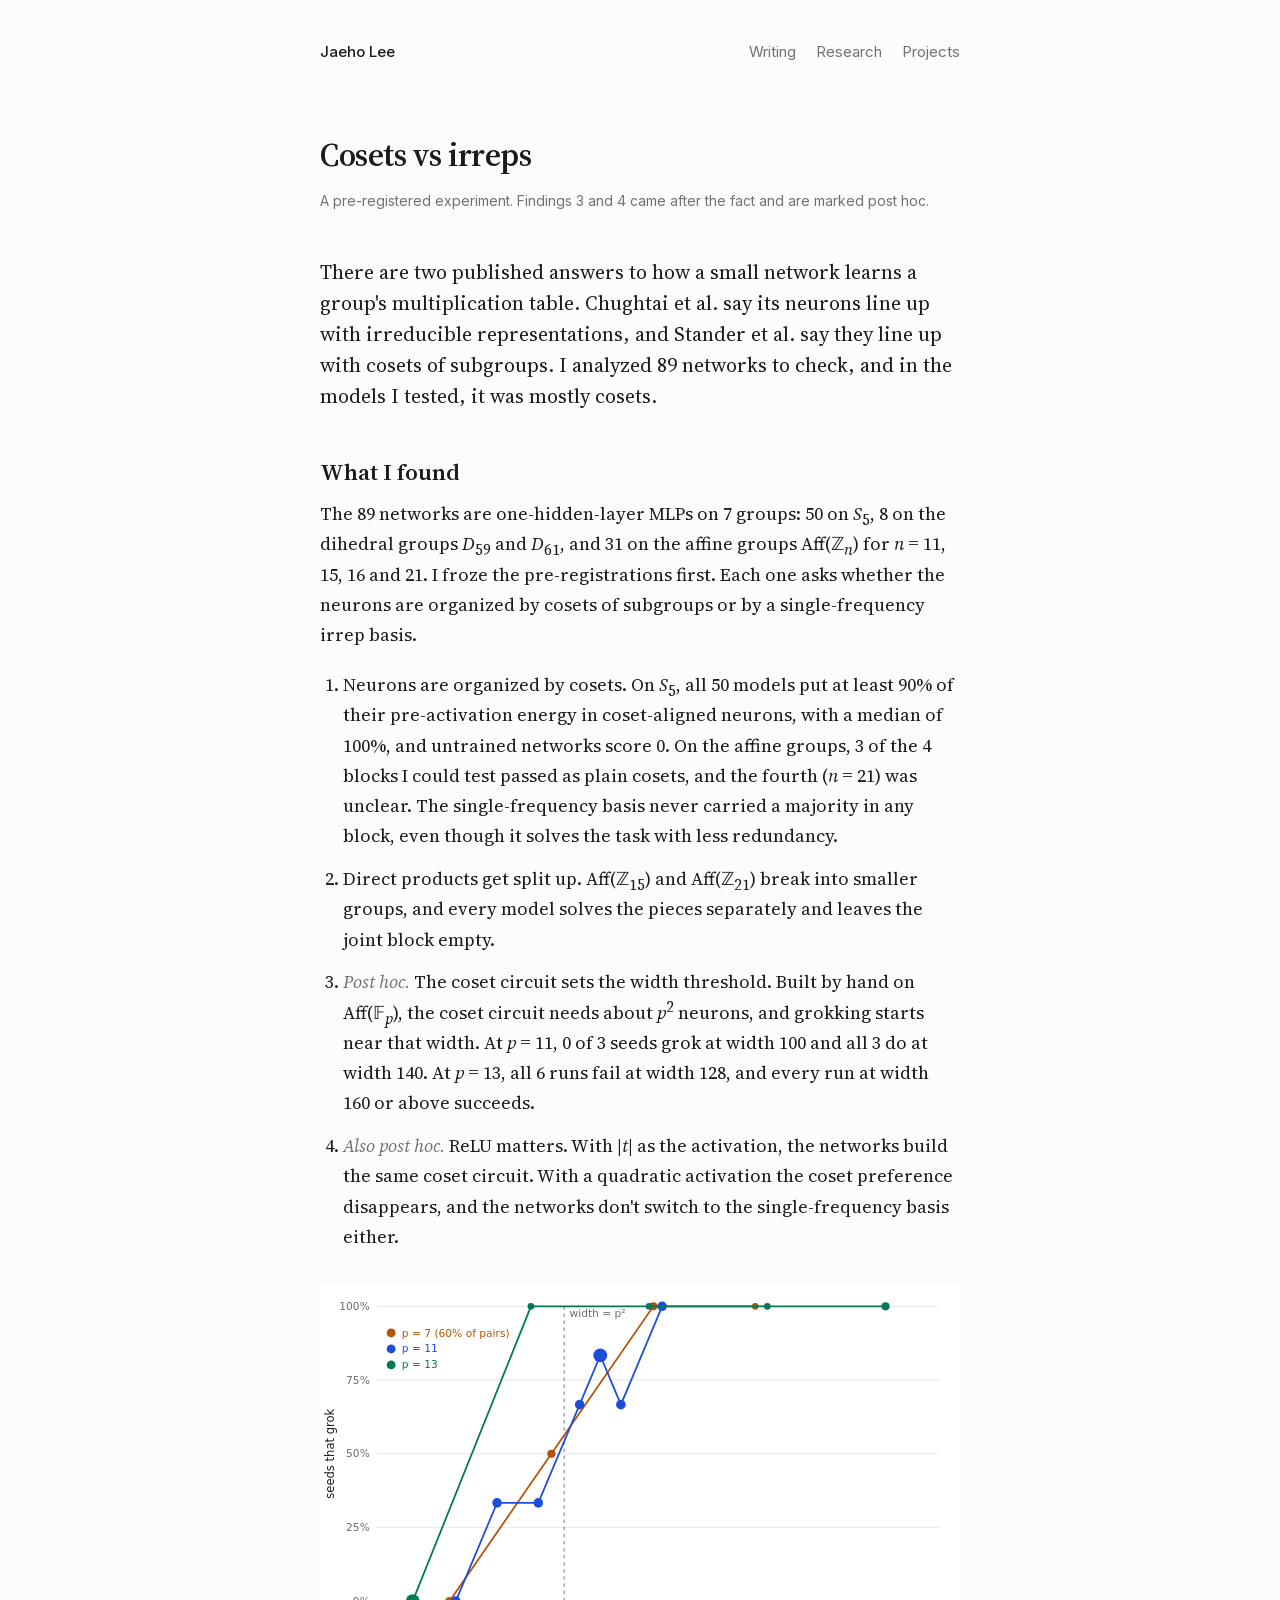
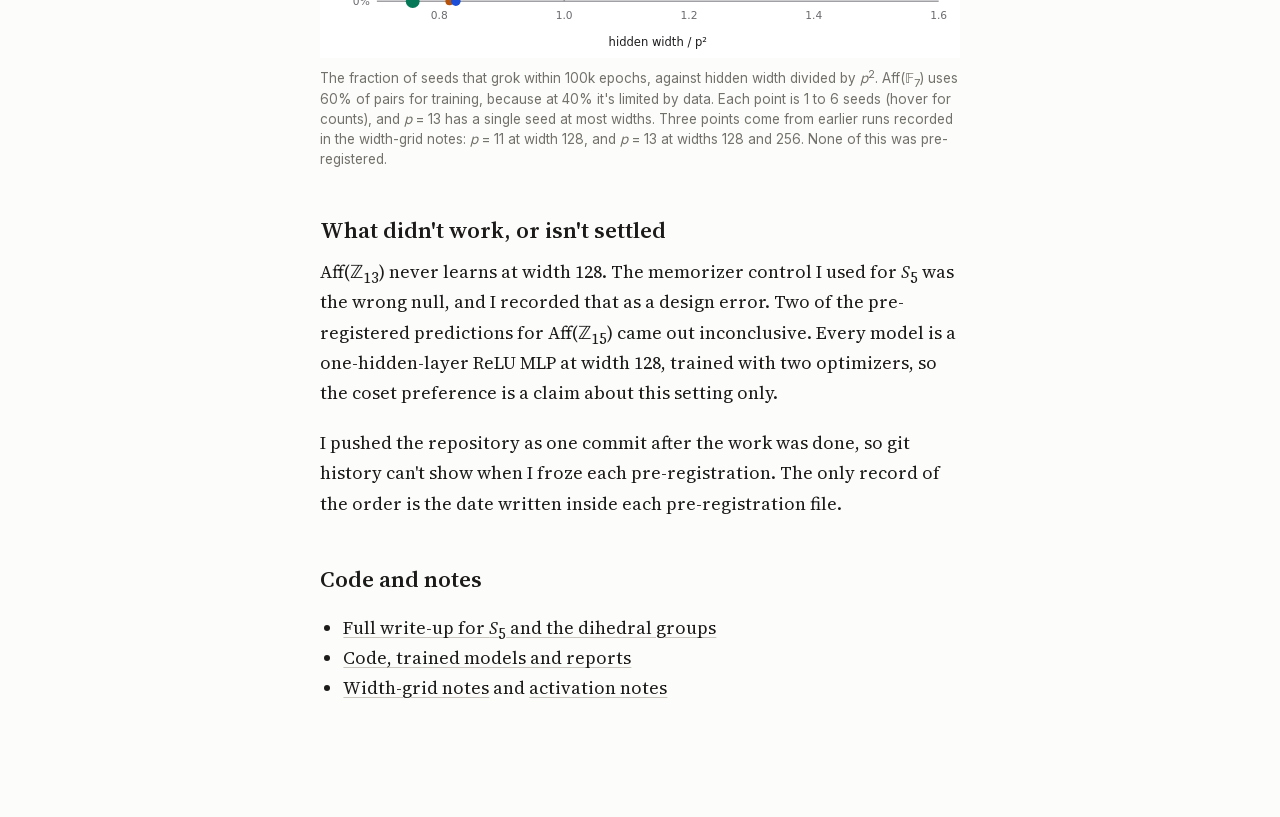
==== commit 4b05a801: "Add the 1848 artisans post, imported from Substack The importer now turns a bold-only paragraph into" ====
--- a/cosets-vs-irreps/index.html
+++ b/cosets-vs-irreps/index.html
@@ -13,7 +13,7 @@
 <header class="top">
 <a class="name" href="../">Jaeho Lee</a>
 <nav aria-label="Sections">
-<!-- nav-writing --><!-- /nav-writing -->
+<!-- nav-writing --><a href="../#writing">Writing</a><!-- /nav-writing -->
 <a href="../#research">Research</a>
 <a href="../#projects">Projects</a>
 </nav>
--- a/style.css
+++ b/style.css
@@ -94,6 +94,7 @@
 .prose li>p+p{margin-top:.6em}
 .prose blockquote{margin-left:0;margin-right:0;padding-left:1.3em;color:var(--mut);font-style:italic}
 .prose blockquote>*+*{margin-top:.8em}
+.prose blockquote em,.prose blockquote i{font-style:normal}
 .prose hr{border:0;height:1px;background:var(--hair);margin:2.4em 0}
 
 /* figures: images keep their own size up to the column; captions are small muted sans */
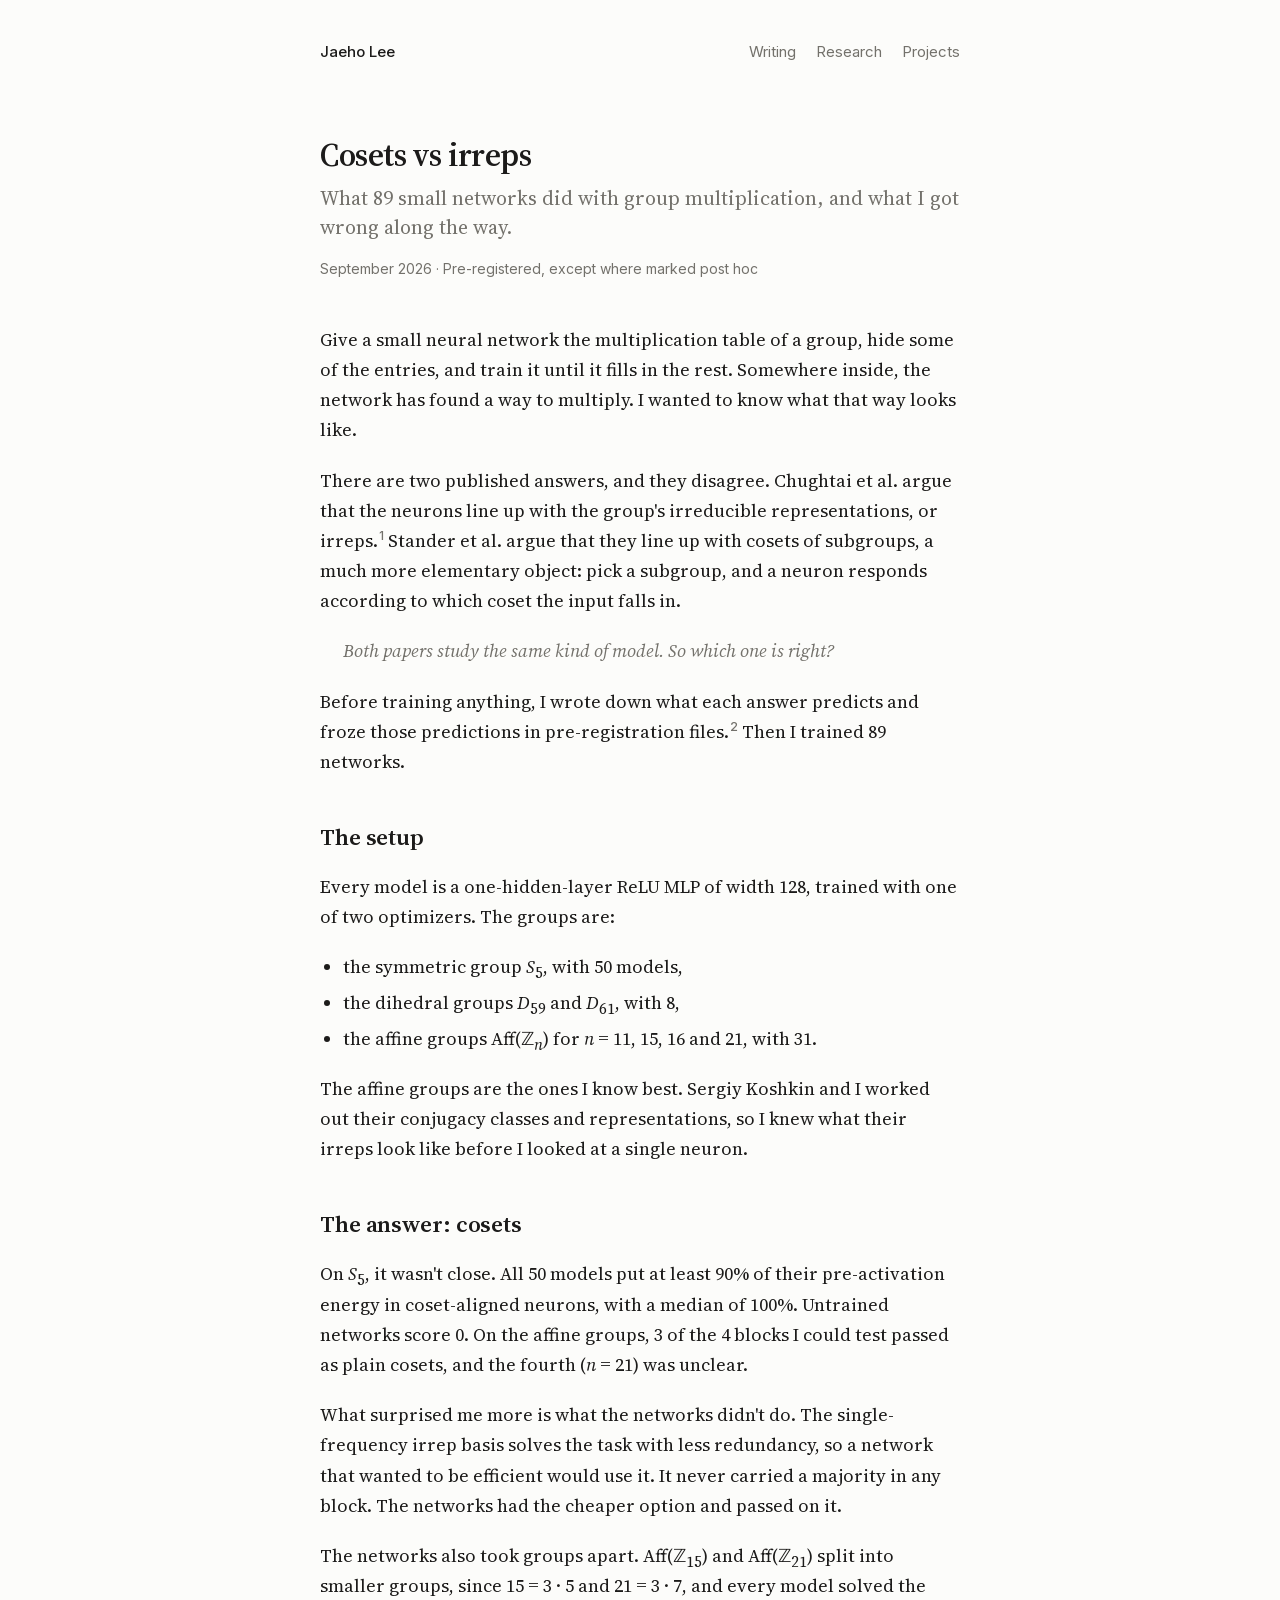
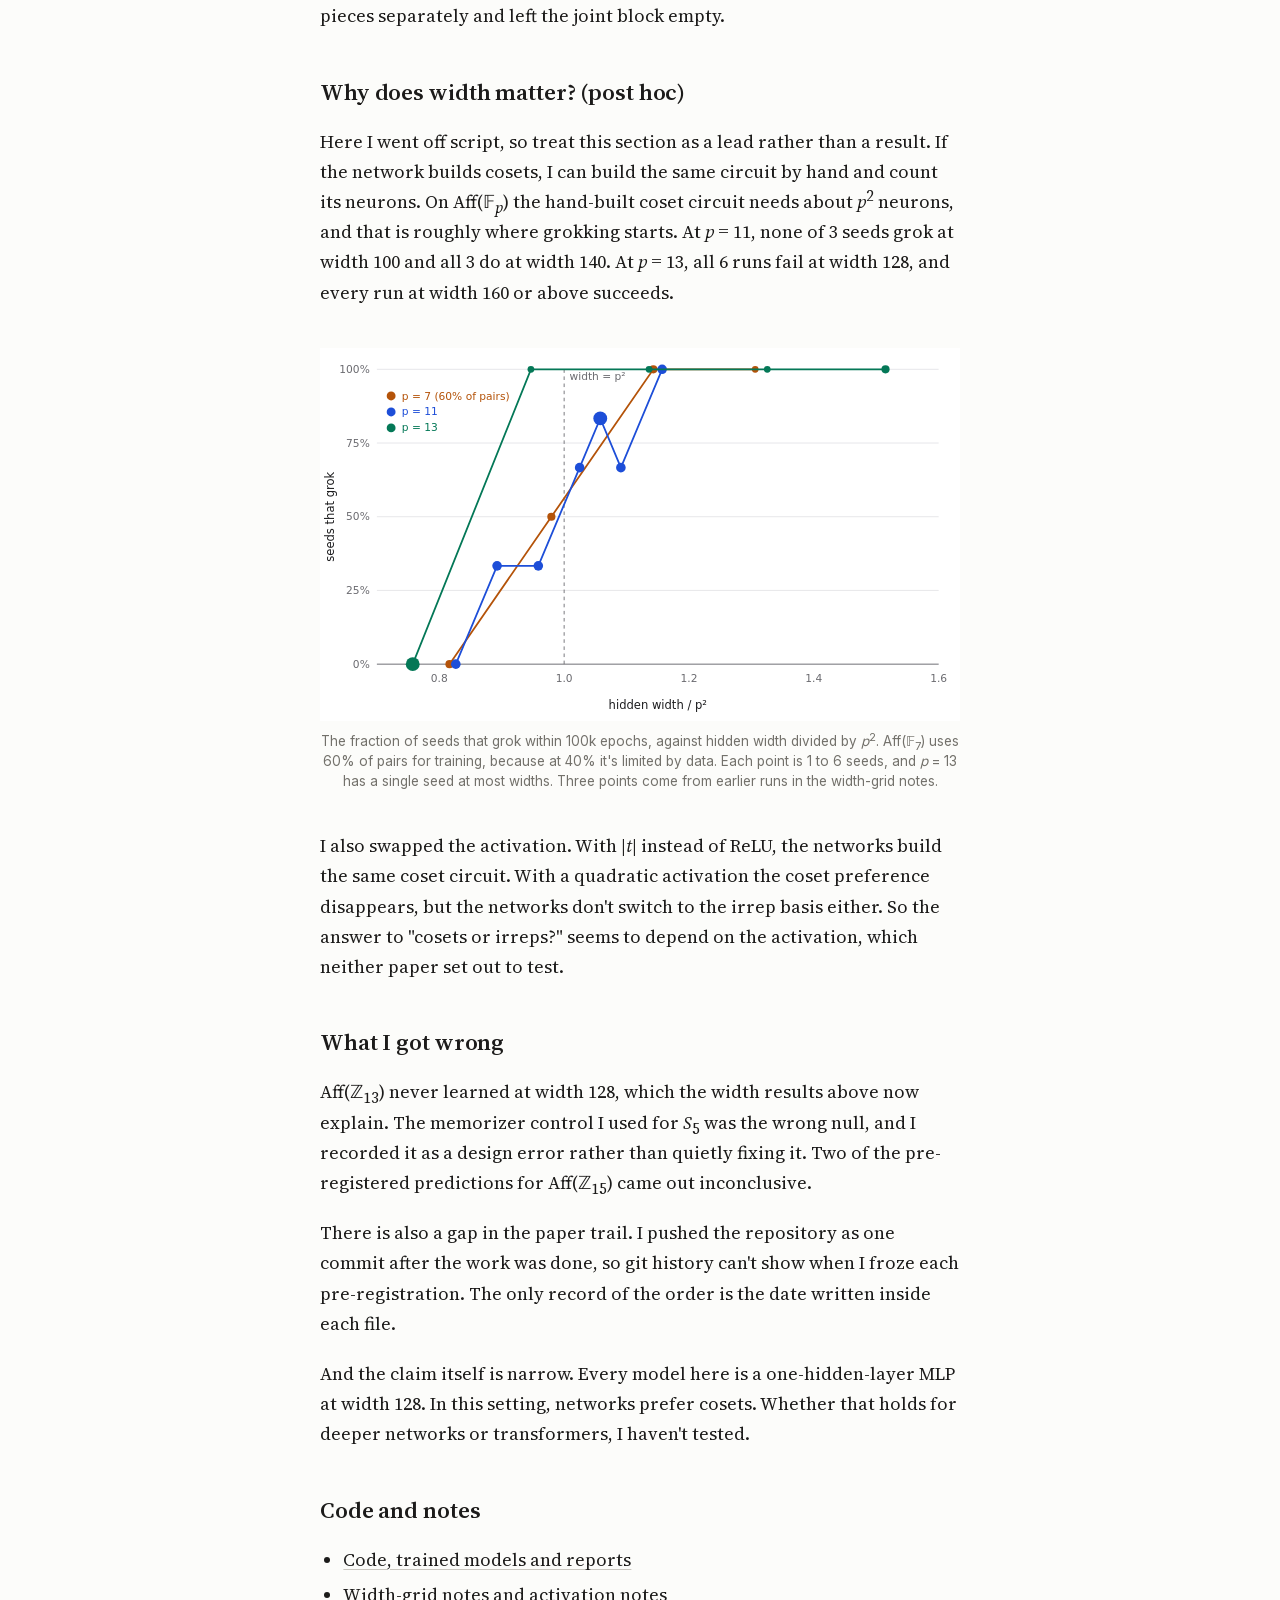
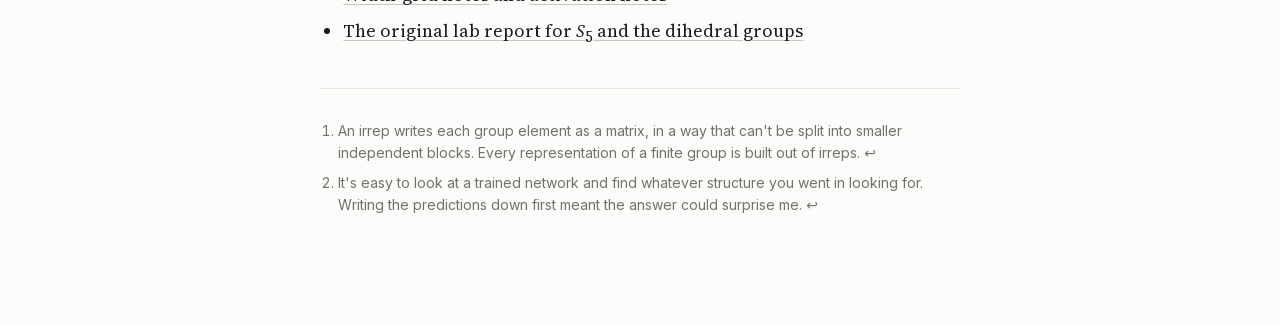
==== commit 71aa66f9: "Rewrite the cosets page as a narrative, add Humanpath and HiveMusic pages, link the panmagic paper t" ====
--- a/cosets-vs-irreps/index.html
+++ b/cosets-vs-irreps/index.html
@@ -23,35 +23,62 @@
 <article class="post">
 <header class="post-head">
 <h1>Cosets vs irreps</h1>
-<p class="meta">A pre-registered experiment. Findings 3 and 4 came after the fact and are marked post hoc.</p>
+<p class="subtitle">What 89 small networks did with group multiplication, and what I got wrong along the way.</p>
+<p class="meta">September 2026 · Pre-registered, except where marked post hoc</p>
 </header>
 
-<p class="lede">There are two published answers to how a small network learns a group's multiplication table. Chughtai et al. say its neurons line up with irreducible representations, and Stander et al. say they line up with cosets of subgroups. I analyzed 89 networks to check, and in the models I tested, it was mostly cosets.</p>
+<div class="prose">
+<p>Give a small neural network the multiplication table of a group, hide some of the entries, and train it until it fills in the rest. Somewhere inside, the network has found a way to multiply. I wanted to know what that way looks like.</p>
 
-<h2>What I found</h2>
-<p>The 89 networks are one-hidden-layer MLPs on 7 groups: 50 on <i>S</i><sub>5</sub>, 8 on the dihedral groups <i>D</i><sub>59</sub> and <i>D</i><sub>61</sub>, and 31 on the affine groups Aff(ℤ<sub><i>n</i></sub>) for <i>n</i> = 11, 15, 16 and 21. I froze the pre-registrations first. Each one asks whether the neurons are organized by cosets of subgroups or by a single-frequency irrep basis.</p>
-<ol>
-<li>Neurons are organized by cosets. On <i>S</i><sub>5</sub>, all 50 models put at least 90% of their pre-activation energy in coset-aligned neurons, with a median of 100%, and untrained networks score 0. On the affine groups, 3 of the 4 blocks I could test passed as plain cosets, and the fourth (<i>n</i> = 21) was unclear. The single-frequency basis never carried a majority in any block, even though it solves the task with less redundancy.</li>
-<li>Direct products get split up. Aff(ℤ<sub>15</sub>) and Aff(ℤ<sub>21</sub>) break into smaller groups, and every model solves the pieces separately and leaves the joint block empty.</li>
-<li><span class="posthoc">Post hoc.</span> The coset circuit sets the width threshold. Built by hand on Aff(𝔽<sub><i>p</i></sub>), the coset circuit needs about <i>p</i><sup>2</sup> neurons, and grokking starts near that width. At <i>p</i> = 11, 0 of 3 seeds grok at width 100 and all 3 do at width 140. At <i>p</i> = 13, all 6 runs fail at width 128, and every run at width 160 or above succeeds.</li>
-<li><span class="posthoc">Also post hoc.</span> ReLU matters. With |<i>t</i>| as the activation, the networks build the same coset circuit. With a quadratic activation the coset preference disappears, and the networks don't switch to the single-frequency basis either.</li>
-</ol>
+<p>There are two published answers, and they disagree. Chughtai et al. argue that the neurons line up with the group's irreducible representations, or irreps.<sup class="fn"><a href="#fn1" id="fnref1">1</a></sup> Stander et al. argue that they line up with cosets of subgroups, a much more elementary object: pick a subgroup, and a neuron responds according to which coset the input falls in.</p>
+
+<blockquote><p>Both papers study the same kind of model. So which one is right?</p></blockquote>
+
+<p>Before training anything, I wrote down what each answer predicts and froze those predictions in pre-registration files.<sup class="fn"><a href="#fn2" id="fnref2">2</a></sup> Then I trained 89 networks.</p>
+
+<h2>The setup</h2>
+<p>Every model is a one-hidden-layer ReLU MLP of width 128, trained with one of two optimizers. The groups are:</p>
+<ul>
+<li>the symmetric group <i>S</i><sub>5</sub>, with 50 models,</li>
+<li>the dihedral groups <i>D</i><sub>59</sub> and <i>D</i><sub>61</sub>, with 8,</li>
+<li>the affine groups Aff(ℤ<sub><i>n</i></sub>) for <i>n</i> = 11, 15, 16 and 21, with 31.</li>
+</ul>
+<p>The affine groups are the ones I know best. Sergiy Koshkin and I worked out their conjugacy classes and representations, so I knew what their irreps look like before I looked at a single neuron.</p>
+
+<h2>The answer: cosets</h2>
+<p>On <i>S</i><sub>5</sub>, it wasn't close. All 50 models put at least 90% of their pre-activation energy in coset-aligned neurons, with a median of 100%. Untrained networks score 0. On the affine groups, 3 of the 4 blocks I could test passed as plain cosets, and the fourth (<i>n</i> = 21) was unclear.</p>
+<p>What surprised me more is what the networks didn't do. The single-frequency irrep basis solves the task with less redundancy, so a network that wanted to be efficient would use it. It never carried a majority in any block. The networks had the cheaper option and passed on it.</p>
+<p>The networks also took groups apart. Aff(ℤ<sub>15</sub>) and Aff(ℤ<sub>21</sub>) split into smaller groups, since 15 = 3 · 5 and 21 = 3 · 7, and every model solved the pieces separately and left the joint block empty.</p>
+
+<h2>Why does width matter? (post hoc)</h2>
+<p>Here I went off script, so treat this section as a lead rather than a result. If the network builds cosets, I can build the same circuit by hand and count its neurons. On Aff(𝔽<sub><i>p</i></sub>) the hand-built coset circuit needs about <i>p</i><sup>2</sup> neurons, and that is roughly where grokking starts. At <i>p</i> = 11, none of 3 seeds grok at width 100 and all 3 do at width 140. At <i>p</i> = 13, all 6 runs fail at width 128, and every run at width 160 or above succeeds.</p>
 
 <figure>
 <img src="../figures/width_threshold.svg" alt="Fraction of seeds that grok versus hidden width over p squared, for p = 7, 11 and 13">
-<figcaption>The fraction of seeds that grok within 100k epochs, against hidden width divided by <i>p</i><sup>2</sup>. Aff(𝔽<sub>7</sub>) uses 60% of pairs for training, because at 40% it's limited by data. Each point is 1 to 6 seeds (hover for counts), and <i>p</i> = 13 has a single seed at most widths. Three points come from earlier runs recorded in the width-grid notes: <i>p</i> = 11 at width 128, and <i>p</i> = 13 at widths 128 and 256. None of this was pre-registered.</figcaption>
+<figcaption>The fraction of seeds that grok within 100k epochs, against hidden width divided by <i>p</i><sup>2</sup>. Aff(𝔽<sub>7</sub>) uses 60% of pairs for training, because at 40% it's limited by data. Each point is 1 to 6 seeds, and <i>p</i> = 13 has a single seed at most widths. Three points come from earlier runs in the width-grid notes.</figcaption>
 </figure>
 
-<h2>What didn't work, or isn't settled</h2>
-<p>Aff(ℤ<sub>13</sub>) never learns at width 128. The memorizer control I used for <i>S</i><sub>5</sub> was the wrong null, and I recorded that as a design error. Two of the pre-registered predictions for Aff(ℤ<sub>15</sub>) came out inconclusive. Every model is a one-hidden-layer ReLU MLP at width 128, trained with two optimizers, so the coset preference is a claim about this setting only.</p>
-<p>I pushed the repository as one commit after the work was done, so git history can't show when I froze each pre-registration. The only record of the order is the date written inside each pre-registration file.</p>
+<p>I also swapped the activation. With |<i>t</i>| instead of ReLU, the networks build the same coset circuit. With a quadratic activation the coset preference disappears, but the networks don't switch to the irrep basis either. So the answer to "cosets or irreps?" seems to depend on the activation, which neither paper set out to test.</p>
+
+<h2>What I got wrong</h2>
+<p>Aff(ℤ<sub>13</sub>) never learned at width 128, which the width results above now explain. The memorizer control I used for <i>S</i><sub>5</sub> was the wrong null, and I recorded it as a design error rather than quietly fixing it. Two of the pre-registered predictions for Aff(ℤ<sub>15</sub>) came out inconclusive.</p>
+<p>There is also a gap in the paper trail. I pushed the repository as one commit after the work was done, so git history can't show when I froze each pre-registration. The only record of the order is the date written inside each file.</p>
+<p>And the claim itself is narrow. Every model here is a one-hidden-layer MLP at width 128. In this setting, networks prefer cosets. Whether that holds for deeper networks or transformers, I haven't tested.</p>
 
 <h2>Code and notes</h2>
 <ul>
-<li><a href="writeup.html">Full write-up for <i>S</i><sub>5</sub> and the dihedral groups</a></li>
 <li><a href="https://github.com/jlee0229/cosets-vs-irreps">Code, trained models and reports</a></li>
 <li><a href="https://github.com/jlee0229/cosets-vs-irreps/blob/main/results/affine/width_grid.md">Width-grid notes</a> and <a href="https://github.com/jlee0229/cosets-vs-irreps/blob/main/results/affine/activation.md">activation notes</a></li>
+<li><a href="writeup.html">The original lab report for <i>S</i><sub>5</sub> and the dihedral groups</a></li>
 </ul>
+
+<section class="footnotes">
+<ol>
+<li id="fn1">An irrep writes each group element as a matrix, in a way that can't be split into smaller independent blocks. Every representation of a finite group is built out of irreps. <a class="fn-back" href="#fnref1">↩</a></li>
+<li id="fn2">It's easy to look at a trained network and find whatever structure you went in looking for. Writing the predictions down first meant the answer could surprise me. <a class="fn-back" href="#fnref2">↩</a></li>
+</ol>
+</section>
+</div>
 </article>
 </main>
 
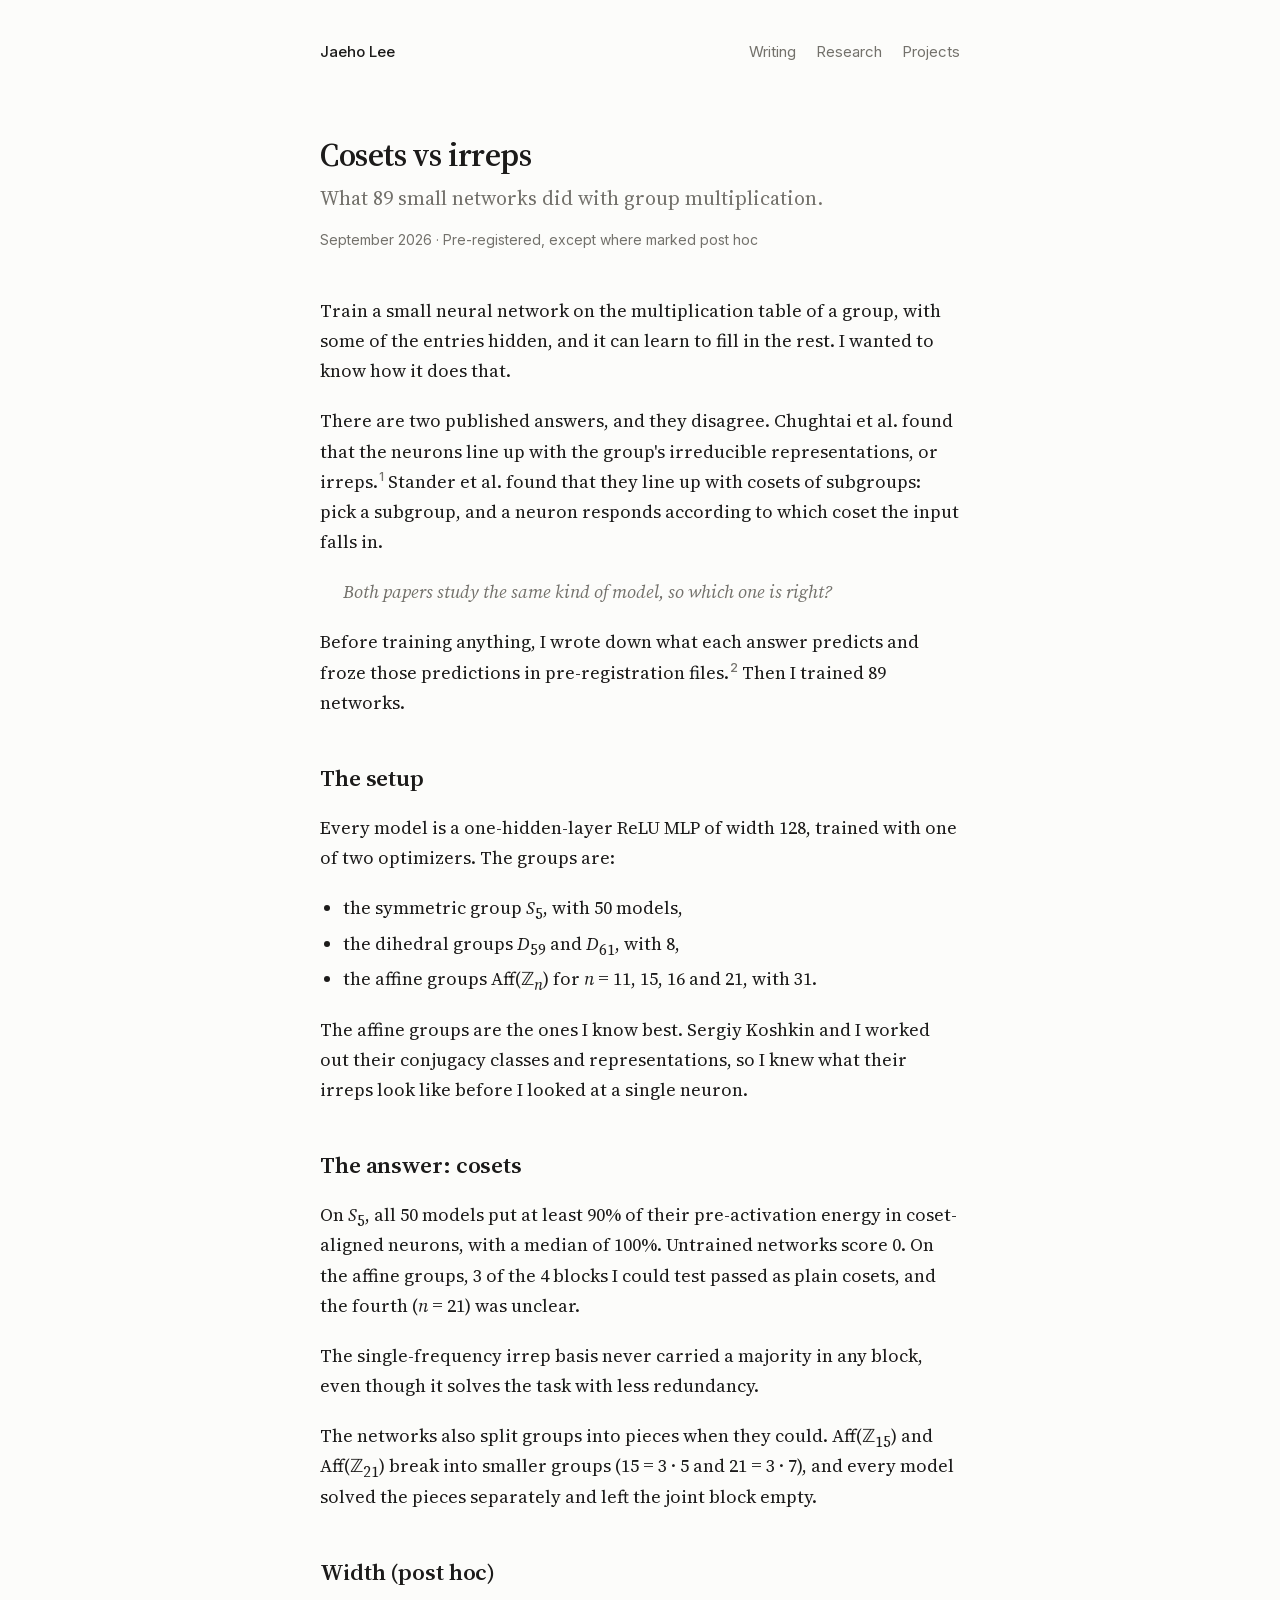
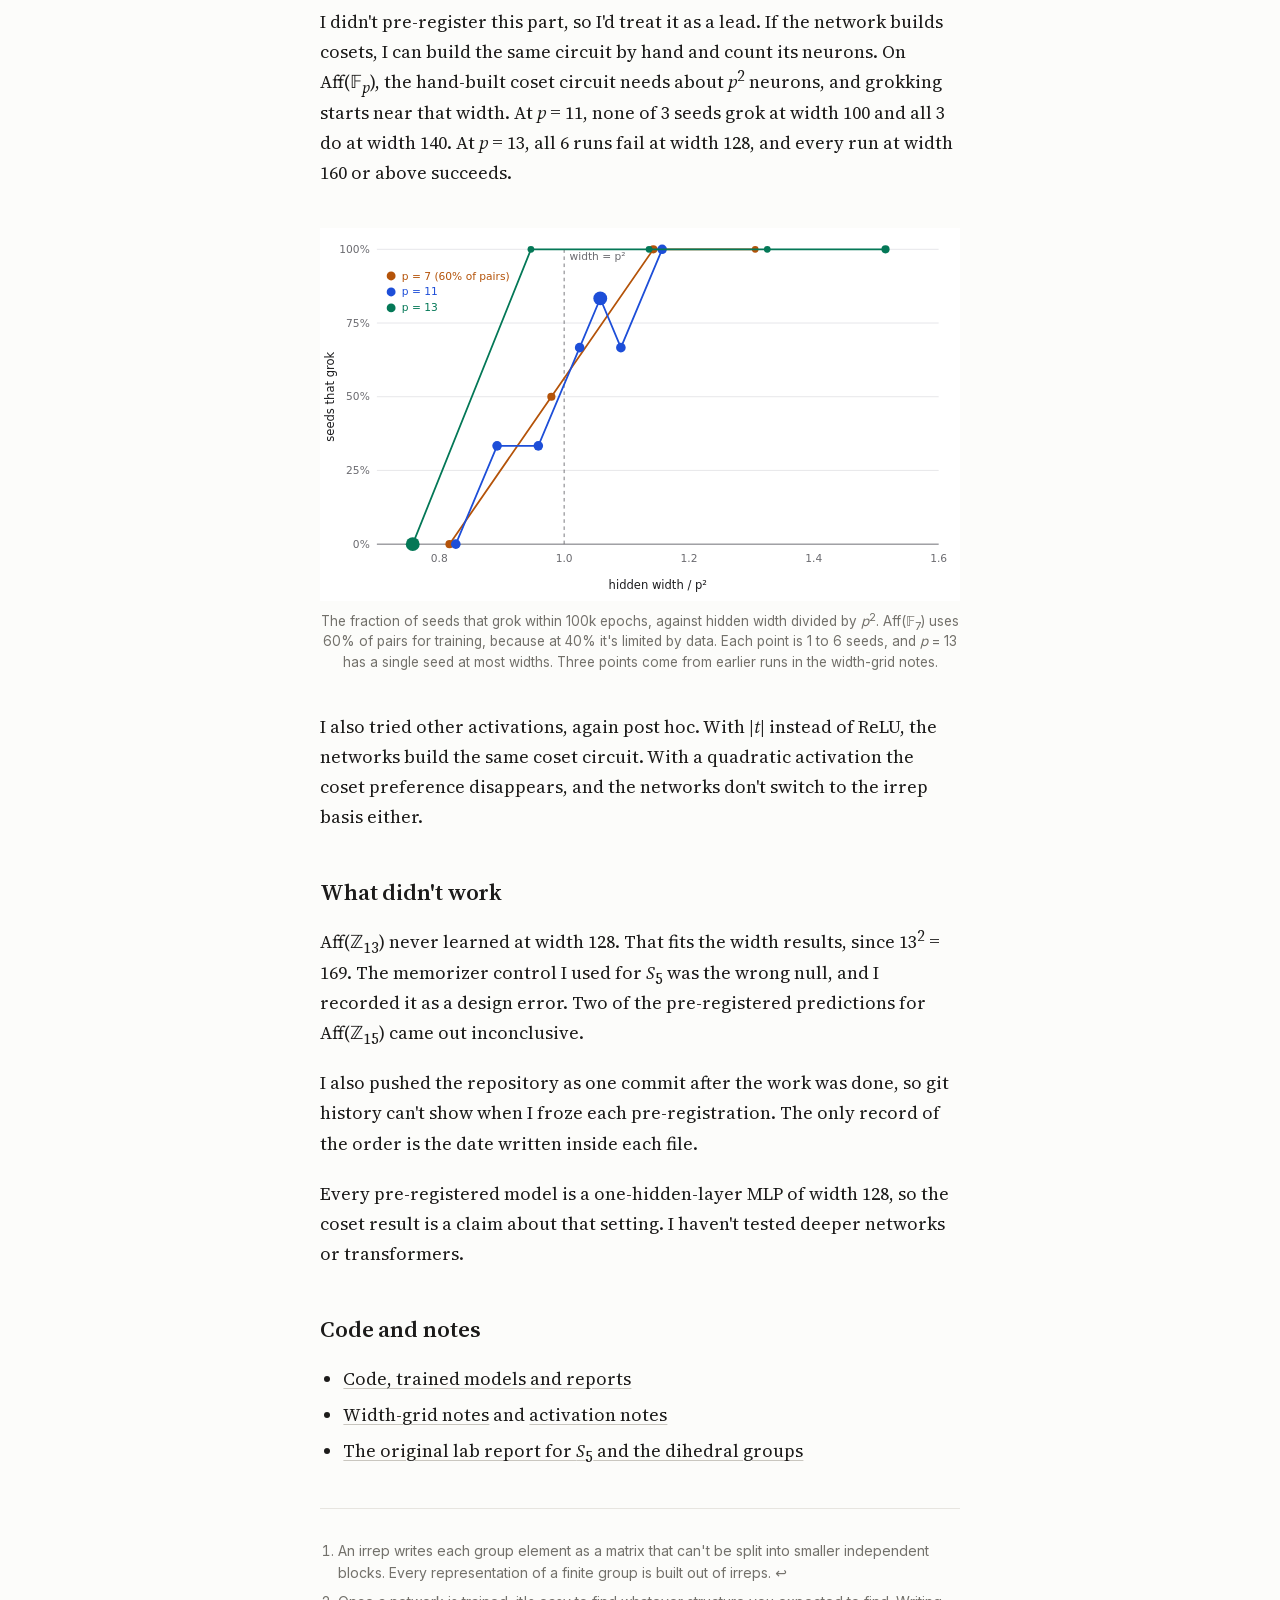
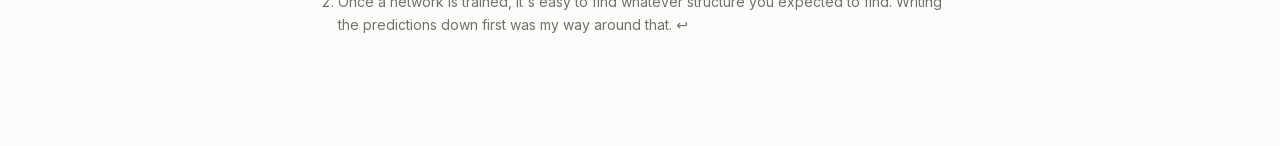
==== commit 5ce0c8de: "Edit site copy to read less like AI writing Co-Authored-By: Claude Opus 5.5 <noreply@anthropic.com> " ====
--- a/cosets-vs-irreps/index.html
+++ b/cosets-vs-irreps/index.html
@@ -23,16 +23,16 @@
 <article class="post">
 <header class="post-head">
 <h1>Cosets vs irreps</h1>
-<p class="subtitle">What 89 small networks did with group multiplication, and what I got wrong along the way.</p>
+<p class="subtitle">What 89 small networks did with group multiplication.</p>
 <p class="meta">September 2026 · Pre-registered, except where marked post hoc</p>
 </header>
 
 <div class="prose">
-<p>Give a small neural network the multiplication table of a group, hide some of the entries, and train it until it fills in the rest. Somewhere inside, the network has found a way to multiply. I wanted to know what that way looks like.</p>
+<p>Train a small neural network on the multiplication table of a group, with some of the entries hidden, and it can learn to fill in the rest. I wanted to know how it does that.</p>
 
-<p>There are two published answers, and they disagree. Chughtai et al. argue that the neurons line up with the group's irreducible representations, or irreps.<sup class="fn"><a href="#fn1" id="fnref1">1</a></sup> Stander et al. argue that they line up with cosets of subgroups, a much more elementary object: pick a subgroup, and a neuron responds according to which coset the input falls in.</p>
+<p>There are two published answers, and they disagree. Chughtai et al. found that the neurons line up with the group's irreducible representations, or irreps.<sup class="fn"><a href="#fn1" id="fnref1">1</a></sup> Stander et al. found that they line up with cosets of subgroups: pick a subgroup, and a neuron responds according to which coset the input falls in.</p>
 
-<blockquote><p>Both papers study the same kind of model. So which one is right?</p></blockquote>
+<blockquote><p>Both papers study the same kind of model, so which one is right?</p></blockquote>
 
 <p>Before training anything, I wrote down what each answer predicts and froze those predictions in pre-registration files.<sup class="fn"><a href="#fn2" id="fnref2">2</a></sup> Then I trained 89 networks.</p>
 
@@ -46,24 +46,24 @@
 <p>The affine groups are the ones I know best. Sergiy Koshkin and I worked out their conjugacy classes and representations, so I knew what their irreps look like before I looked at a single neuron.</p>
 
 <h2>The answer: cosets</h2>
-<p>On <i>S</i><sub>5</sub>, it wasn't close. All 50 models put at least 90% of their pre-activation energy in coset-aligned neurons, with a median of 100%. Untrained networks score 0. On the affine groups, 3 of the 4 blocks I could test passed as plain cosets, and the fourth (<i>n</i> = 21) was unclear.</p>
-<p>What surprised me more is what the networks didn't do. The single-frequency irrep basis solves the task with less redundancy, so a network that wanted to be efficient would use it. It never carried a majority in any block. The networks had the cheaper option and passed on it.</p>
-<p>The networks also took groups apart. Aff(ℤ<sub>15</sub>) and Aff(ℤ<sub>21</sub>) split into smaller groups, since 15 = 3 · 5 and 21 = 3 · 7, and every model solved the pieces separately and left the joint block empty.</p>
+<p>On <i>S</i><sub>5</sub>, all 50 models put at least 90% of their pre-activation energy in coset-aligned neurons, with a median of 100%. Untrained networks score 0. On the affine groups, 3 of the 4 blocks I could test passed as plain cosets, and the fourth (<i>n</i> = 21) was unclear.</p>
+<p>The single-frequency irrep basis never carried a majority in any block, even though it solves the task with less redundancy.</p>
+<p>The networks also split groups into pieces when they could. Aff(ℤ<sub>15</sub>) and Aff(ℤ<sub>21</sub>) break into smaller groups (15 = 3 · 5 and 21 = 3 · 7), and every model solved the pieces separately and left the joint block empty.</p>
 
-<h2>Why does width matter? (post hoc)</h2>
-<p>Here I went off script, so treat this section as a lead rather than a result. If the network builds cosets, I can build the same circuit by hand and count its neurons. On Aff(𝔽<sub><i>p</i></sub>) the hand-built coset circuit needs about <i>p</i><sup>2</sup> neurons, and that is roughly where grokking starts. At <i>p</i> = 11, none of 3 seeds grok at width 100 and all 3 do at width 140. At <i>p</i> = 13, all 6 runs fail at width 128, and every run at width 160 or above succeeds.</p>
+<h2>Width (post hoc)</h2>
+<p>I didn't pre-register this part, so I'd treat it as a lead. If the network builds cosets, I can build the same circuit by hand and count its neurons. On Aff(𝔽<sub><i>p</i></sub>), the hand-built coset circuit needs about <i>p</i><sup>2</sup> neurons, and grokking starts near that width. At <i>p</i> = 11, none of 3 seeds grok at width 100 and all 3 do at width 140. At <i>p</i> = 13, all 6 runs fail at width 128, and every run at width 160 or above succeeds.</p>
 
 <figure>
 <img src="../figures/width_threshold.svg" alt="Fraction of seeds that grok versus hidden width over p squared, for p = 7, 11 and 13">
 <figcaption>The fraction of seeds that grok within 100k epochs, against hidden width divided by <i>p</i><sup>2</sup>. Aff(𝔽<sub>7</sub>) uses 60% of pairs for training, because at 40% it's limited by data. Each point is 1 to 6 seeds, and <i>p</i> = 13 has a single seed at most widths. Three points come from earlier runs in the width-grid notes.</figcaption>
 </figure>
 
-<p>I also swapped the activation. With |<i>t</i>| instead of ReLU, the networks build the same coset circuit. With a quadratic activation the coset preference disappears, but the networks don't switch to the irrep basis either. So the answer to "cosets or irreps?" seems to depend on the activation, which neither paper set out to test.</p>
+<p>I also tried other activations, again post hoc. With |<i>t</i>| instead of ReLU, the networks build the same coset circuit. With a quadratic activation the coset preference disappears, and the networks don't switch to the irrep basis either.</p>
 
-<h2>What I got wrong</h2>
-<p>Aff(ℤ<sub>13</sub>) never learned at width 128, which the width results above now explain. The memorizer control I used for <i>S</i><sub>5</sub> was the wrong null, and I recorded it as a design error rather than quietly fixing it. Two of the pre-registered predictions for Aff(ℤ<sub>15</sub>) came out inconclusive.</p>
-<p>There is also a gap in the paper trail. I pushed the repository as one commit after the work was done, so git history can't show when I froze each pre-registration. The only record of the order is the date written inside each file.</p>
-<p>And the claim itself is narrow. Every model here is a one-hidden-layer MLP at width 128. In this setting, networks prefer cosets. Whether that holds for deeper networks or transformers, I haven't tested.</p>
+<h2>What didn't work</h2>
+<p>Aff(ℤ<sub>13</sub>) never learned at width 128. That fits the width results, since 13<sup>2</sup> = 169. The memorizer control I used for <i>S</i><sub>5</sub> was the wrong null, and I recorded it as a design error. Two of the pre-registered predictions for Aff(ℤ<sub>15</sub>) came out inconclusive.</p>
+<p>I also pushed the repository as one commit after the work was done, so git history can't show when I froze each pre-registration. The only record of the order is the date written inside each file.</p>
+<p>Every pre-registered model is a one-hidden-layer MLP of width 128, so the coset result is a claim about that setting. I haven't tested deeper networks or transformers.</p>
 
 <h2>Code and notes</h2>
 <ul>
@@ -74,8 +74,8 @@
 
 <section class="footnotes">
 <ol>
-<li id="fn1">An irrep writes each group element as a matrix, in a way that can't be split into smaller independent blocks. Every representation of a finite group is built out of irreps. <a class="fn-back" href="#fnref1">↩</a></li>
-<li id="fn2">It's easy to look at a trained network and find whatever structure you went in looking for. Writing the predictions down first meant the answer could surprise me. <a class="fn-back" href="#fnref2">↩</a></li>
+<li id="fn1">An irrep writes each group element as a matrix that can't be split into smaller independent blocks. Every representation of a finite group is built out of irreps. <a class="fn-back" href="#fnref1">↩</a></li>
+<li id="fn2">Once a network is trained, it's easy to find whatever structure you expected to find. Writing the predictions down first was my way around that. <a class="fn-back" href="#fnref2">↩</a></li>
 </ol>
 </section>
 </div>
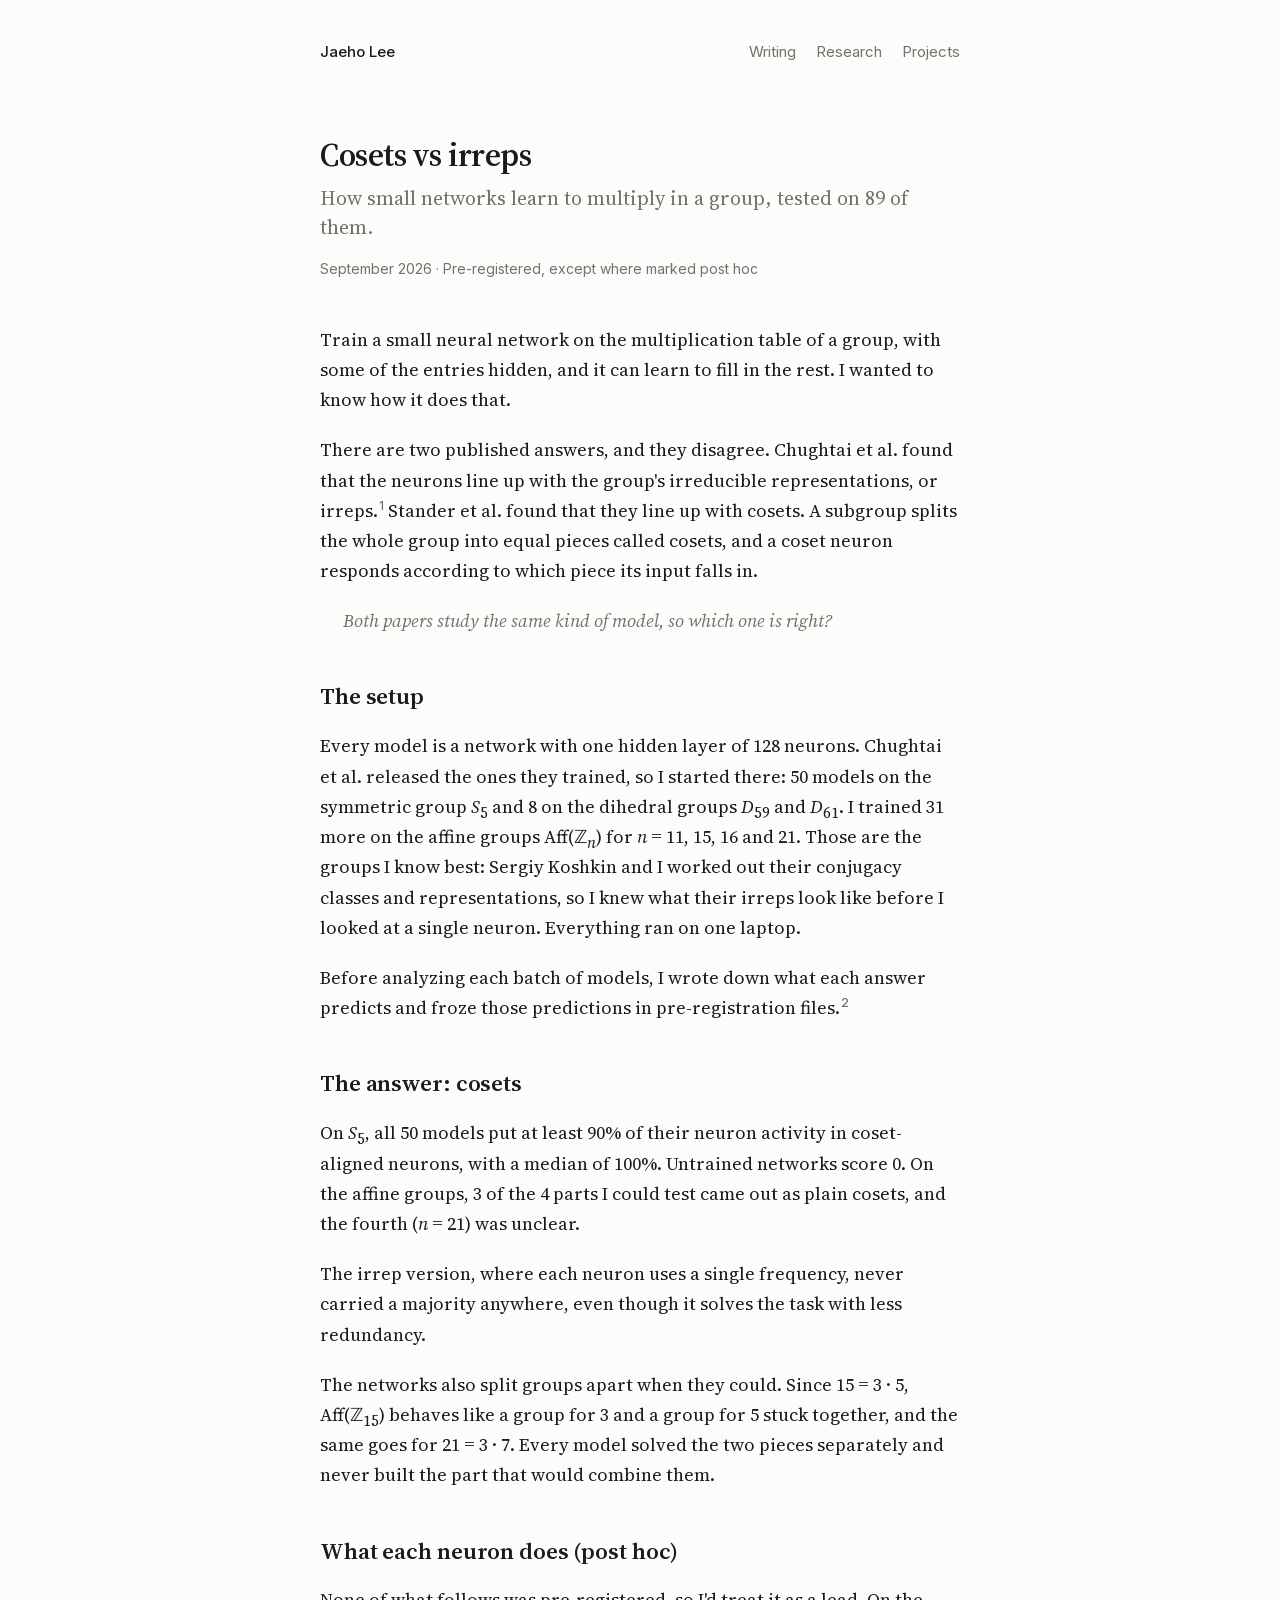
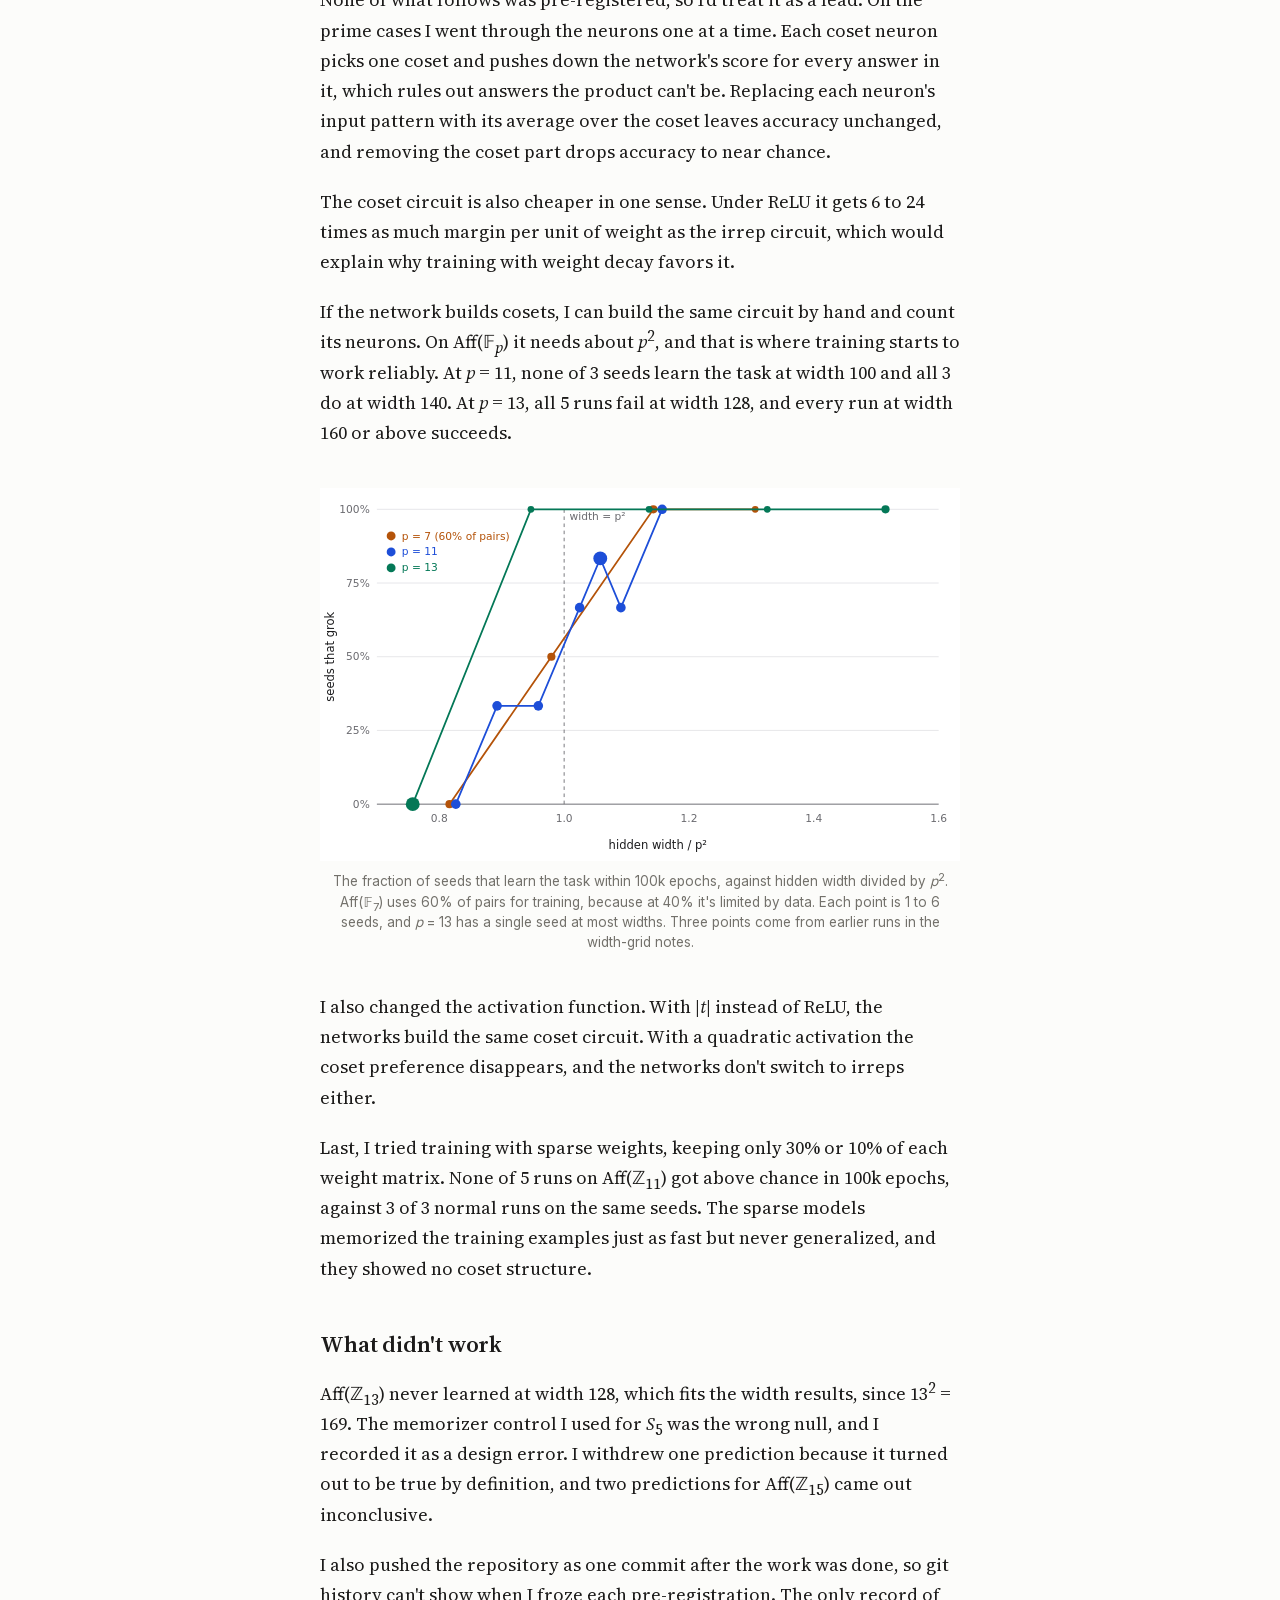
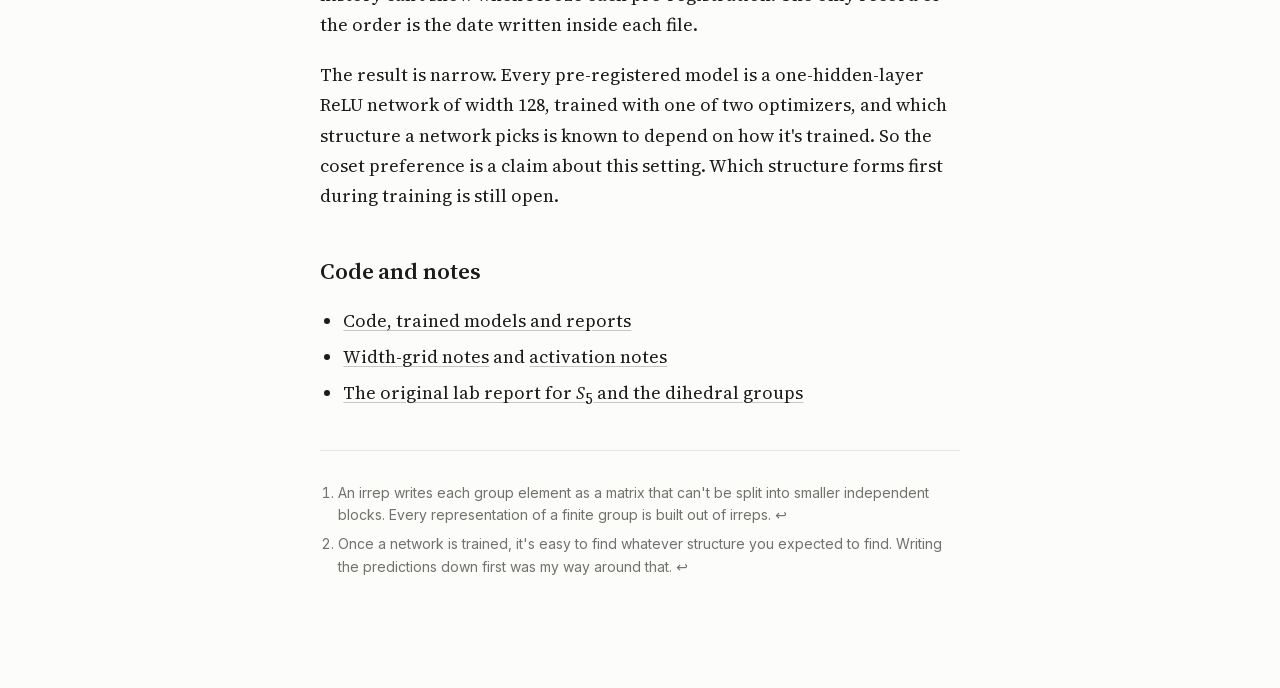
==== commit ba2a989d: "Rewrite the project and cosets pages from their repos for a general reader Adds a redirect for the w" ====
--- a/cosets-vs-irreps/index.html
+++ b/cosets-vs-irreps/index.html
@@ -23,47 +23,43 @@
 <article class="post">
 <header class="post-head">
 <h1>Cosets vs irreps</h1>
-<p class="subtitle">What 89 small networks did with group multiplication.</p>
+<p class="subtitle">How small networks learn to multiply in a group, tested on 89 of them.</p>
 <p class="meta">September 2026 · Pre-registered, except where marked post hoc</p>
 </header>
 
 <div class="prose">
 <p>Train a small neural network on the multiplication table of a group, with some of the entries hidden, and it can learn to fill in the rest. I wanted to know how it does that.</p>
 
-<p>There are two published answers, and they disagree. Chughtai et al. found that the neurons line up with the group's irreducible representations, or irreps.<sup class="fn"><a href="#fn1" id="fnref1">1</a></sup> Stander et al. found that they line up with cosets of subgroups: pick a subgroup, and a neuron responds according to which coset the input falls in.</p>
+<p>There are two published answers, and they disagree. Chughtai et al. found that the neurons line up with the group's irreducible representations, or irreps.<sup class="fn"><a href="#fn1" id="fnref1">1</a></sup> Stander et al. found that they line up with cosets. A subgroup splits the whole group into equal pieces called cosets, and a coset neuron responds according to which piece its input falls in.</p>
 
 <blockquote><p>Both papers study the same kind of model, so which one is right?</p></blockquote>
 
-<p>Before training anything, I wrote down what each answer predicts and froze those predictions in pre-registration files.<sup class="fn"><a href="#fn2" id="fnref2">2</a></sup> Then I trained 89 networks.</p>
-
 <h2>The setup</h2>
-<p>Every model is a one-hidden-layer ReLU MLP of width 128, trained with one of two optimizers. The groups are:</p>
-<ul>
-<li>the symmetric group <i>S</i><sub>5</sub>, with 50 models,</li>
-<li>the dihedral groups <i>D</i><sub>59</sub> and <i>D</i><sub>61</sub>, with 8,</li>
-<li>the affine groups Aff(ℤ<sub><i>n</i></sub>) for <i>n</i> = 11, 15, 16 and 21, with 31.</li>
-</ul>
-<p>The affine groups are the ones I know best. Sergiy Koshkin and I worked out their conjugacy classes and representations, so I knew what their irreps look like before I looked at a single neuron.</p>
+<p>Every model is a network with one hidden layer of 128 neurons. Chughtai et al. released the ones they trained, so I started there: 50 models on the symmetric group <i>S</i><sub>5</sub> and 8 on the dihedral groups <i>D</i><sub>59</sub> and <i>D</i><sub>61</sub>. I trained 31 more on the affine groups Aff(ℤ<sub><i>n</i></sub>) for <i>n</i> = 11, 15, 16 and 21. Those are the groups I know best: Sergiy Koshkin and I worked out their conjugacy classes and representations, so I knew what their irreps look like before I looked at a single neuron. Everything ran on one laptop.</p>
+<p>Before analyzing each batch of models, I wrote down what each answer predicts and froze those predictions in pre-registration files.<sup class="fn"><a href="#fn2" id="fnref2">2</a></sup></p>
 
 <h2>The answer: cosets</h2>
-<p>On <i>S</i><sub>5</sub>, all 50 models put at least 90% of their pre-activation energy in coset-aligned neurons, with a median of 100%. Untrained networks score 0. On the affine groups, 3 of the 4 blocks I could test passed as plain cosets, and the fourth (<i>n</i> = 21) was unclear.</p>
-<p>The single-frequency irrep basis never carried a majority in any block, even though it solves the task with less redundancy.</p>
-<p>The networks also split groups into pieces when they could. Aff(ℤ<sub>15</sub>) and Aff(ℤ<sub>21</sub>) break into smaller groups (15 = 3 · 5 and 21 = 3 · 7), and every model solved the pieces separately and left the joint block empty.</p>
+<p>On <i>S</i><sub>5</sub>, all 50 models put at least 90% of their neuron activity in coset-aligned neurons, with a median of 100%. Untrained networks score 0. On the affine groups, 3 of the 4 parts I could test came out as plain cosets, and the fourth (<i>n</i> = 21) was unclear.</p>
+<p>The irrep version, where each neuron uses a single frequency, never carried a majority anywhere, even though it solves the task with less redundancy.</p>
+<p>The networks also split groups apart when they could. Since 15 = 3 · 5, Aff(ℤ<sub>15</sub>) behaves like a group for 3 and a group for 5 stuck together, and the same goes for 21 = 3 · 7. Every model solved the two pieces separately and never built the part that would combine them.</p>
 
-<h2>Width (post hoc)</h2>
-<p>I didn't pre-register this part, so I'd treat it as a lead. If the network builds cosets, I can build the same circuit by hand and count its neurons. On Aff(𝔽<sub><i>p</i></sub>), the hand-built coset circuit needs about <i>p</i><sup>2</sup> neurons, and grokking starts near that width. At <i>p</i> = 11, none of 3 seeds grok at width 100 and all 3 do at width 140. At <i>p</i> = 13, all 6 runs fail at width 128, and every run at width 160 or above succeeds.</p>
+<h2>What each neuron does (post hoc)</h2>
+<p>None of what follows was pre-registered, so I'd treat it as a lead. On the prime cases I went through the neurons one at a time. Each coset neuron picks one coset and pushes down the network's score for every answer in it, which rules out answers the product can't be. Replacing each neuron's input pattern with its average over the coset leaves accuracy unchanged, and removing the coset part drops accuracy to near chance.</p>
+<p>The coset circuit is also cheaper in one sense. Under ReLU it gets 6 to 24 times as much margin per unit of weight as the irrep circuit, which would explain why training with weight decay favors it.</p>
+<p>If the network builds cosets, I can build the same circuit by hand and count its neurons. On Aff(𝔽<sub><i>p</i></sub>) it needs about <i>p</i><sup>2</sup>, and that is where training starts to work reliably. At <i>p</i> = 11, none of 3 seeds learn the task at width 100 and all 3 do at width 140. At <i>p</i> = 13, all 5 runs fail at width 128, and every run at width 160 or above succeeds.</p>
 
 <figure>
 <img src="../figures/width_threshold.svg" alt="Fraction of seeds that grok versus hidden width over p squared, for p = 7, 11 and 13">
-<figcaption>The fraction of seeds that grok within 100k epochs, against hidden width divided by <i>p</i><sup>2</sup>. Aff(𝔽<sub>7</sub>) uses 60% of pairs for training, because at 40% it's limited by data. Each point is 1 to 6 seeds, and <i>p</i> = 13 has a single seed at most widths. Three points come from earlier runs in the width-grid notes.</figcaption>
+<figcaption>The fraction of seeds that learn the task within 100k epochs, against hidden width divided by <i>p</i><sup>2</sup>. Aff(𝔽<sub>7</sub>) uses 60% of pairs for training, because at 40% it's limited by data. Each point is 1 to 6 seeds, and <i>p</i> = 13 has a single seed at most widths. Three points come from earlier runs in the width-grid notes.</figcaption>
 </figure>
 
-<p>I also tried other activations, again post hoc. With |<i>t</i>| instead of ReLU, the networks build the same coset circuit. With a quadratic activation the coset preference disappears, and the networks don't switch to the irrep basis either.</p>
+<p>I also changed the activation function. With |<i>t</i>| instead of ReLU, the networks build the same coset circuit. With a quadratic activation the coset preference disappears, and the networks don't switch to irreps either.</p>
+<p>Last, I tried training with sparse weights, keeping only 30% or 10% of each weight matrix. None of 5 runs on Aff(ℤ<sub>11</sub>) got above chance in 100k epochs, against 3 of 3 normal runs on the same seeds. The sparse models memorized the training examples just as fast but never generalized, and they showed no coset structure.</p>
 
 <h2>What didn't work</h2>
-<p>Aff(ℤ<sub>13</sub>) never learned at width 128. That fits the width results, since 13<sup>2</sup> = 169. The memorizer control I used for <i>S</i><sub>5</sub> was the wrong null, and I recorded it as a design error. Two of the pre-registered predictions for Aff(ℤ<sub>15</sub>) came out inconclusive.</p>
+<p>Aff(ℤ<sub>13</sub>) never learned at width 128, which fits the width results, since 13<sup>2</sup> = 169. The memorizer control I used for <i>S</i><sub>5</sub> was the wrong null, and I recorded it as a design error. I withdrew one prediction because it turned out to be true by definition, and two predictions for Aff(ℤ<sub>15</sub>) came out inconclusive.</p>
 <p>I also pushed the repository as one commit after the work was done, so git history can't show when I froze each pre-registration. The only record of the order is the date written inside each file.</p>
-<p>Every pre-registered model is a one-hidden-layer MLP of width 128, so the coset result is a claim about that setting. I haven't tested deeper networks or transformers.</p>
+<p>The result is narrow. Every pre-registered model is a one-hidden-layer ReLU network of width 128, trained with one of two optimizers, and which structure a network picks is known to depend on how it's trained. So the coset preference is a claim about this setting. Which structure forms first during training is still open.</p>
 
 <h2>Code and notes</h2>
 <ul>
